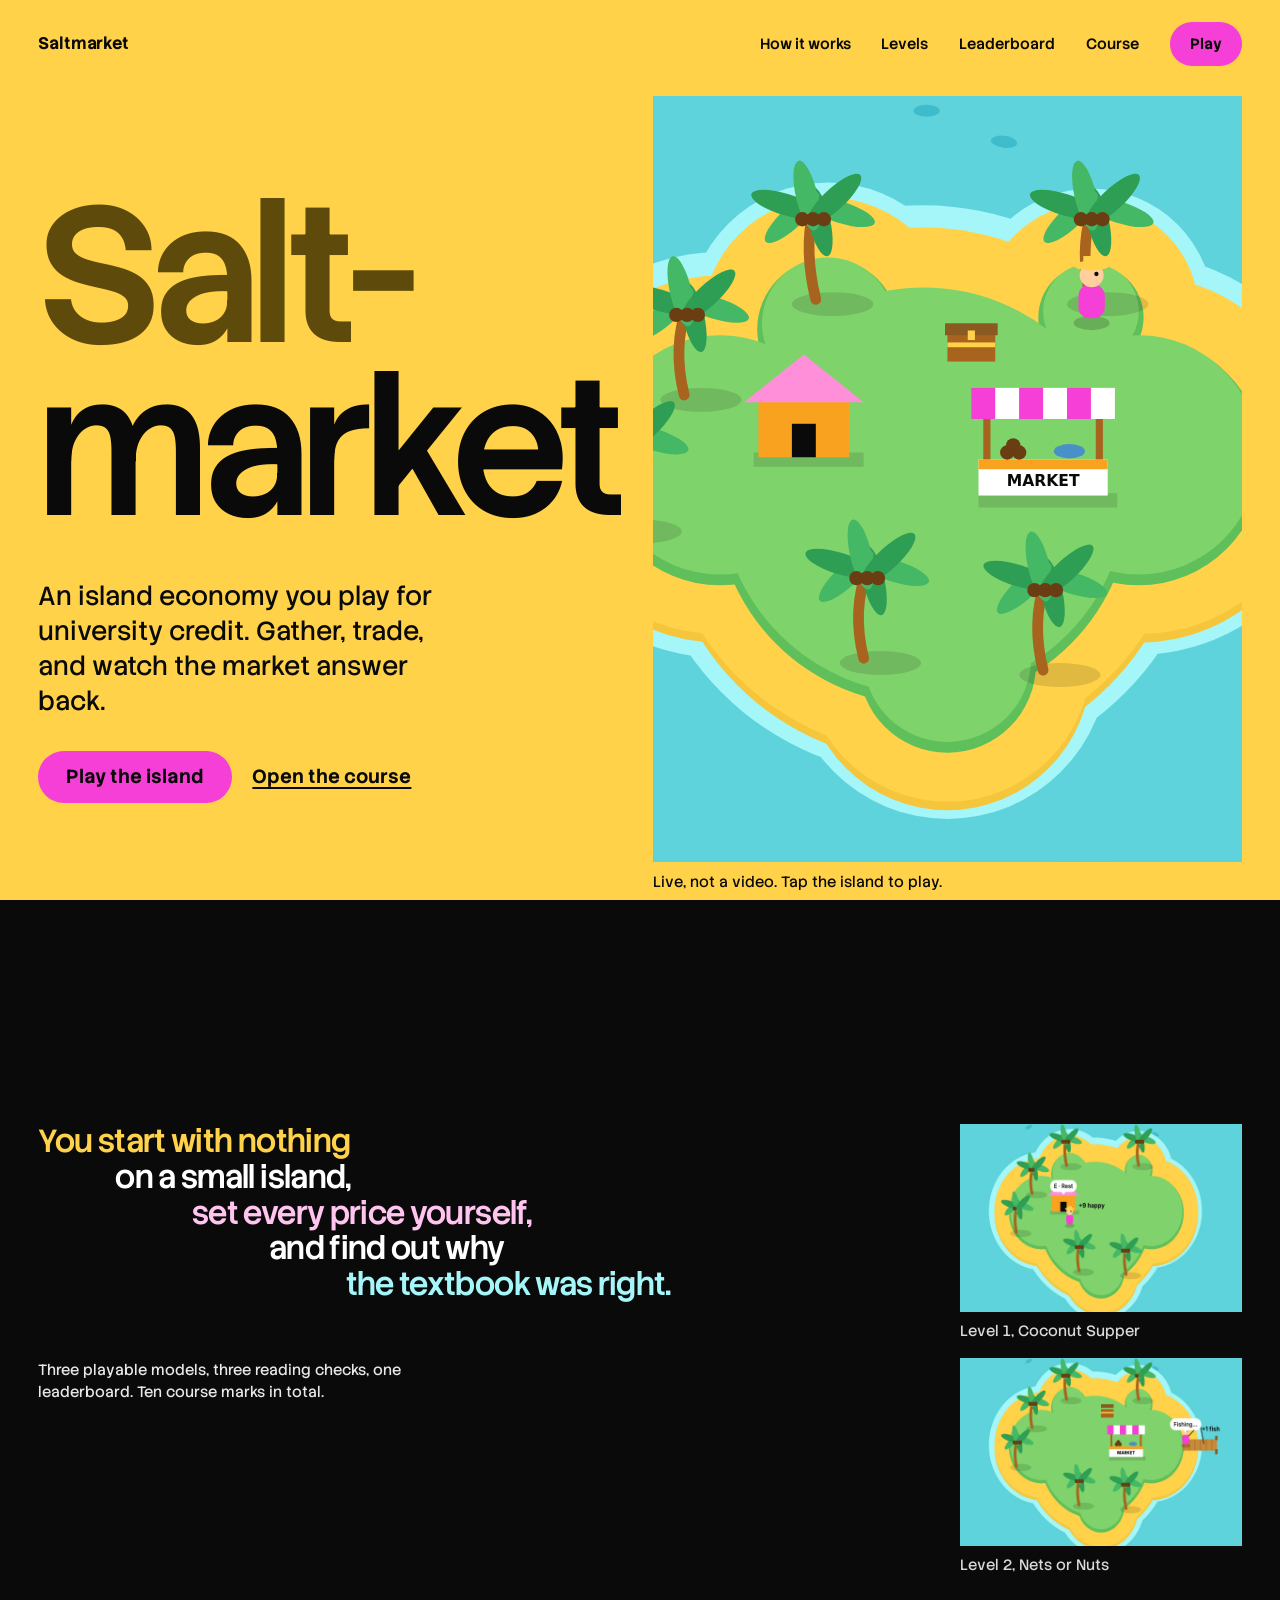
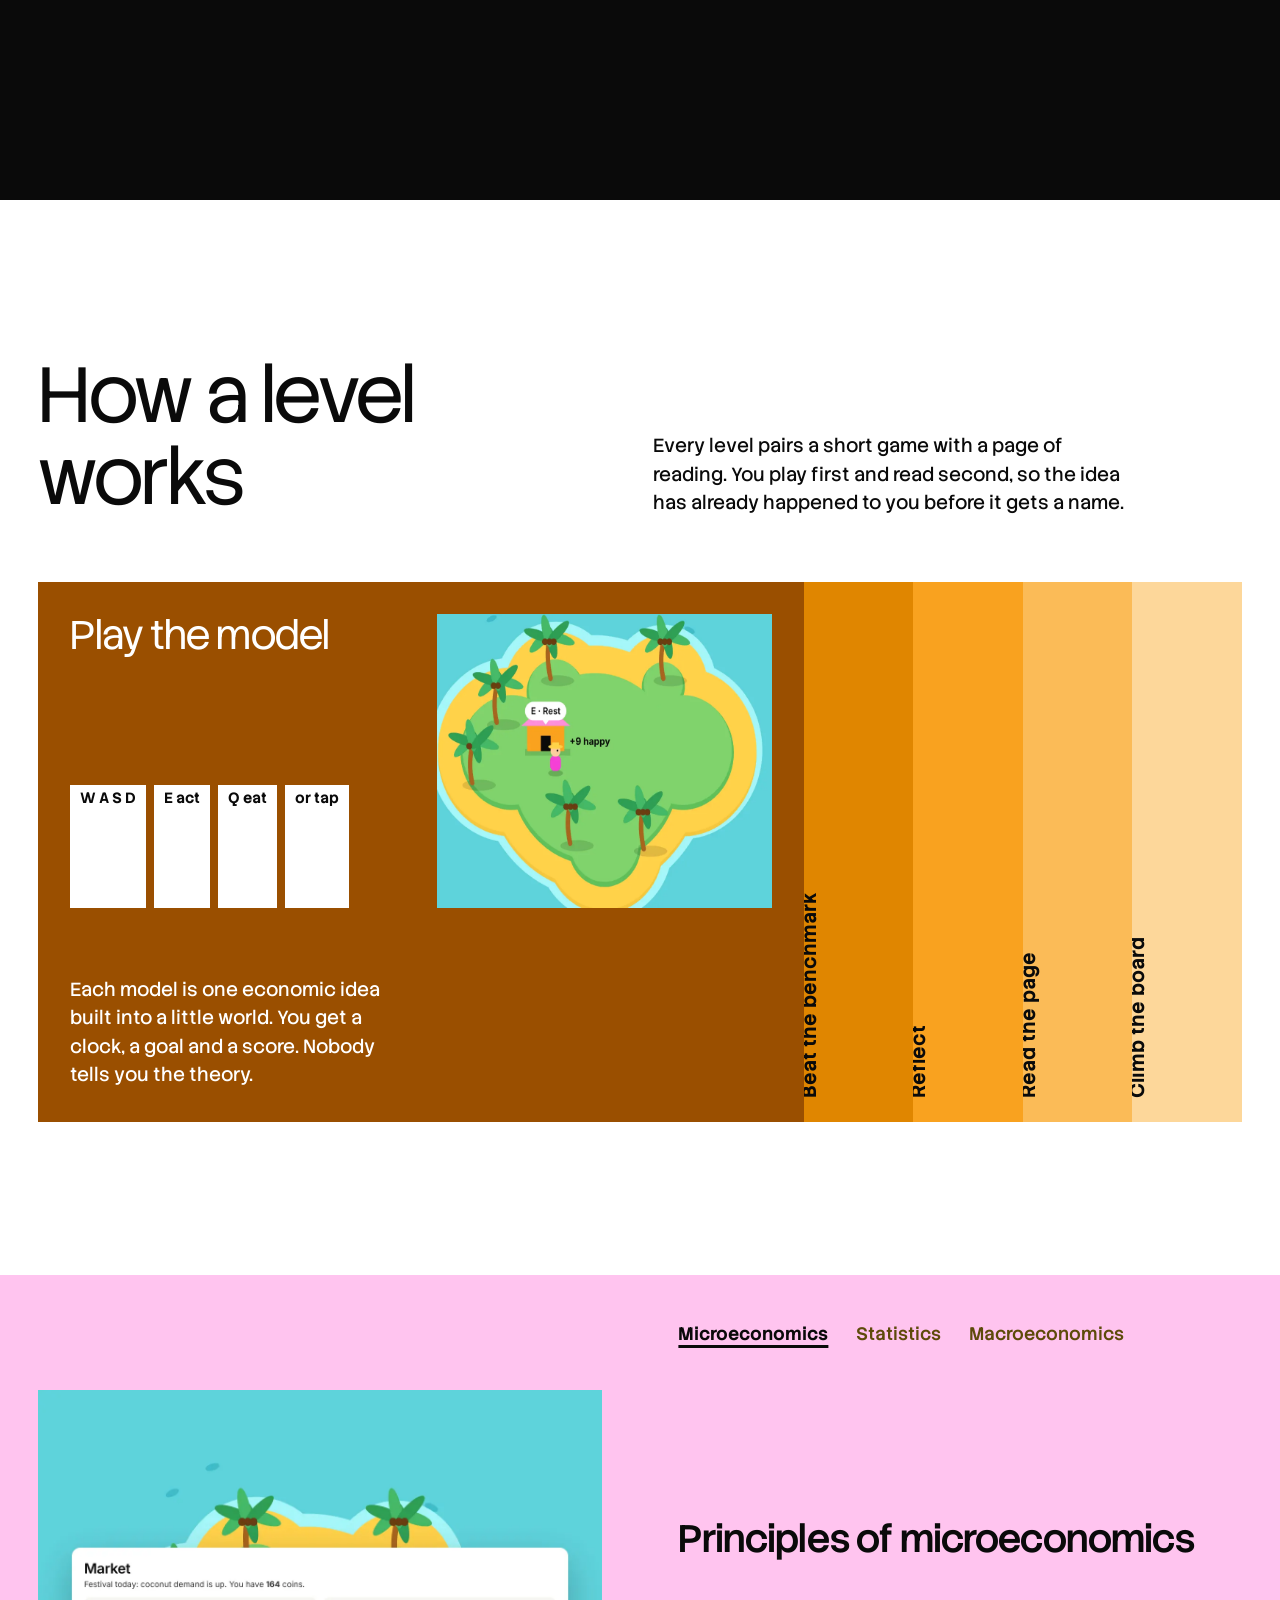
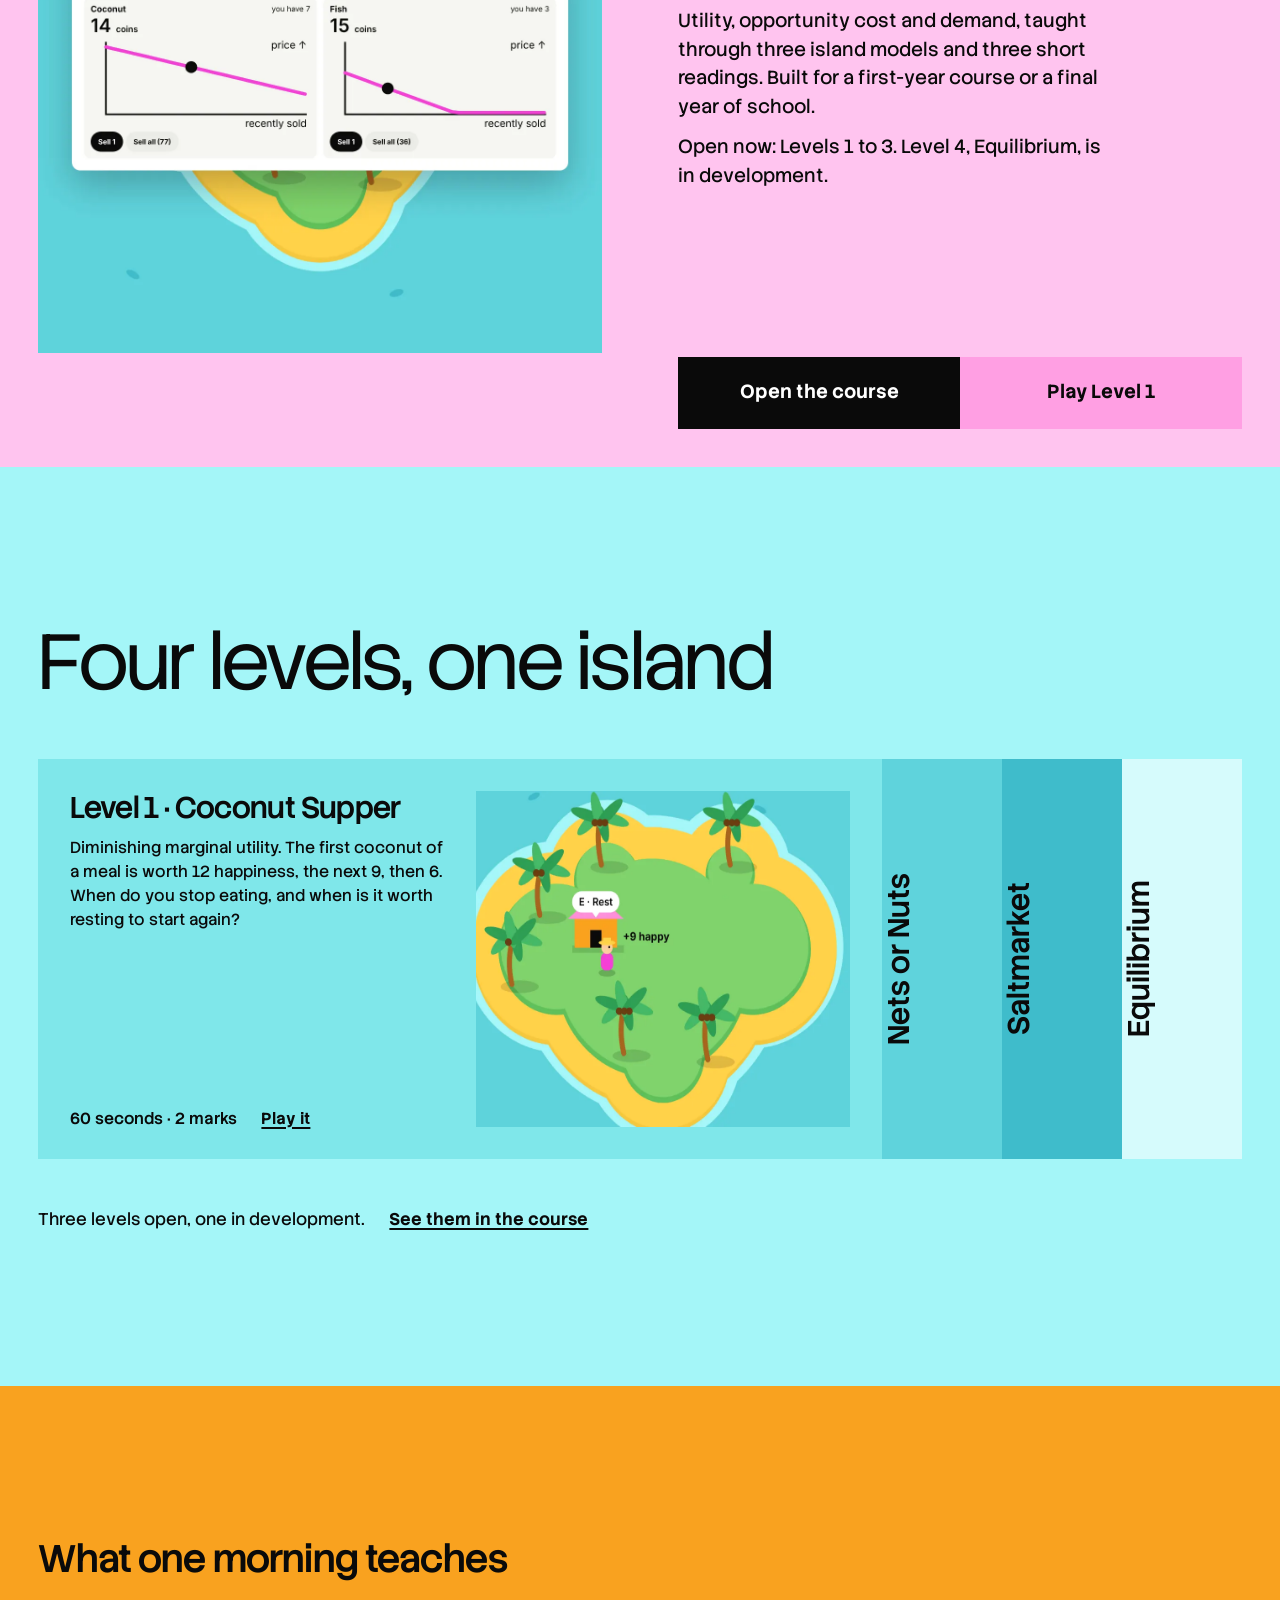
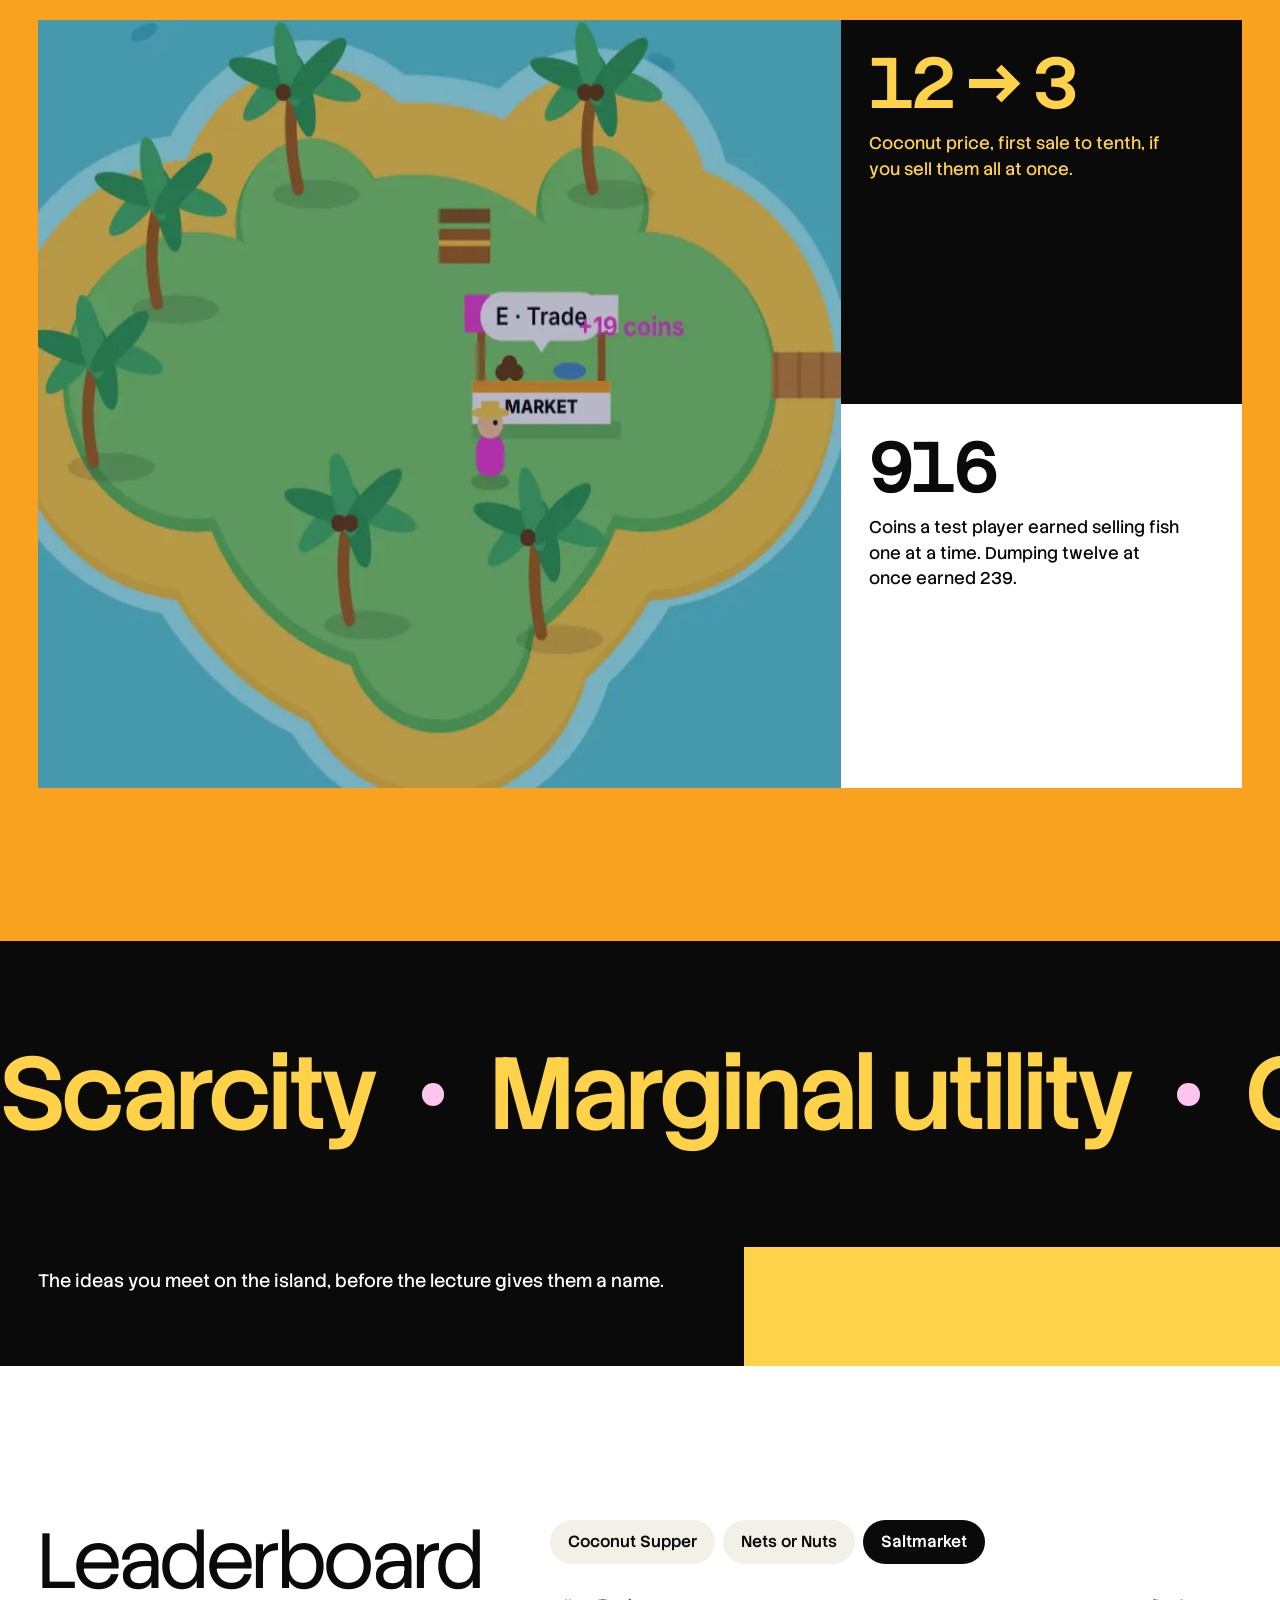
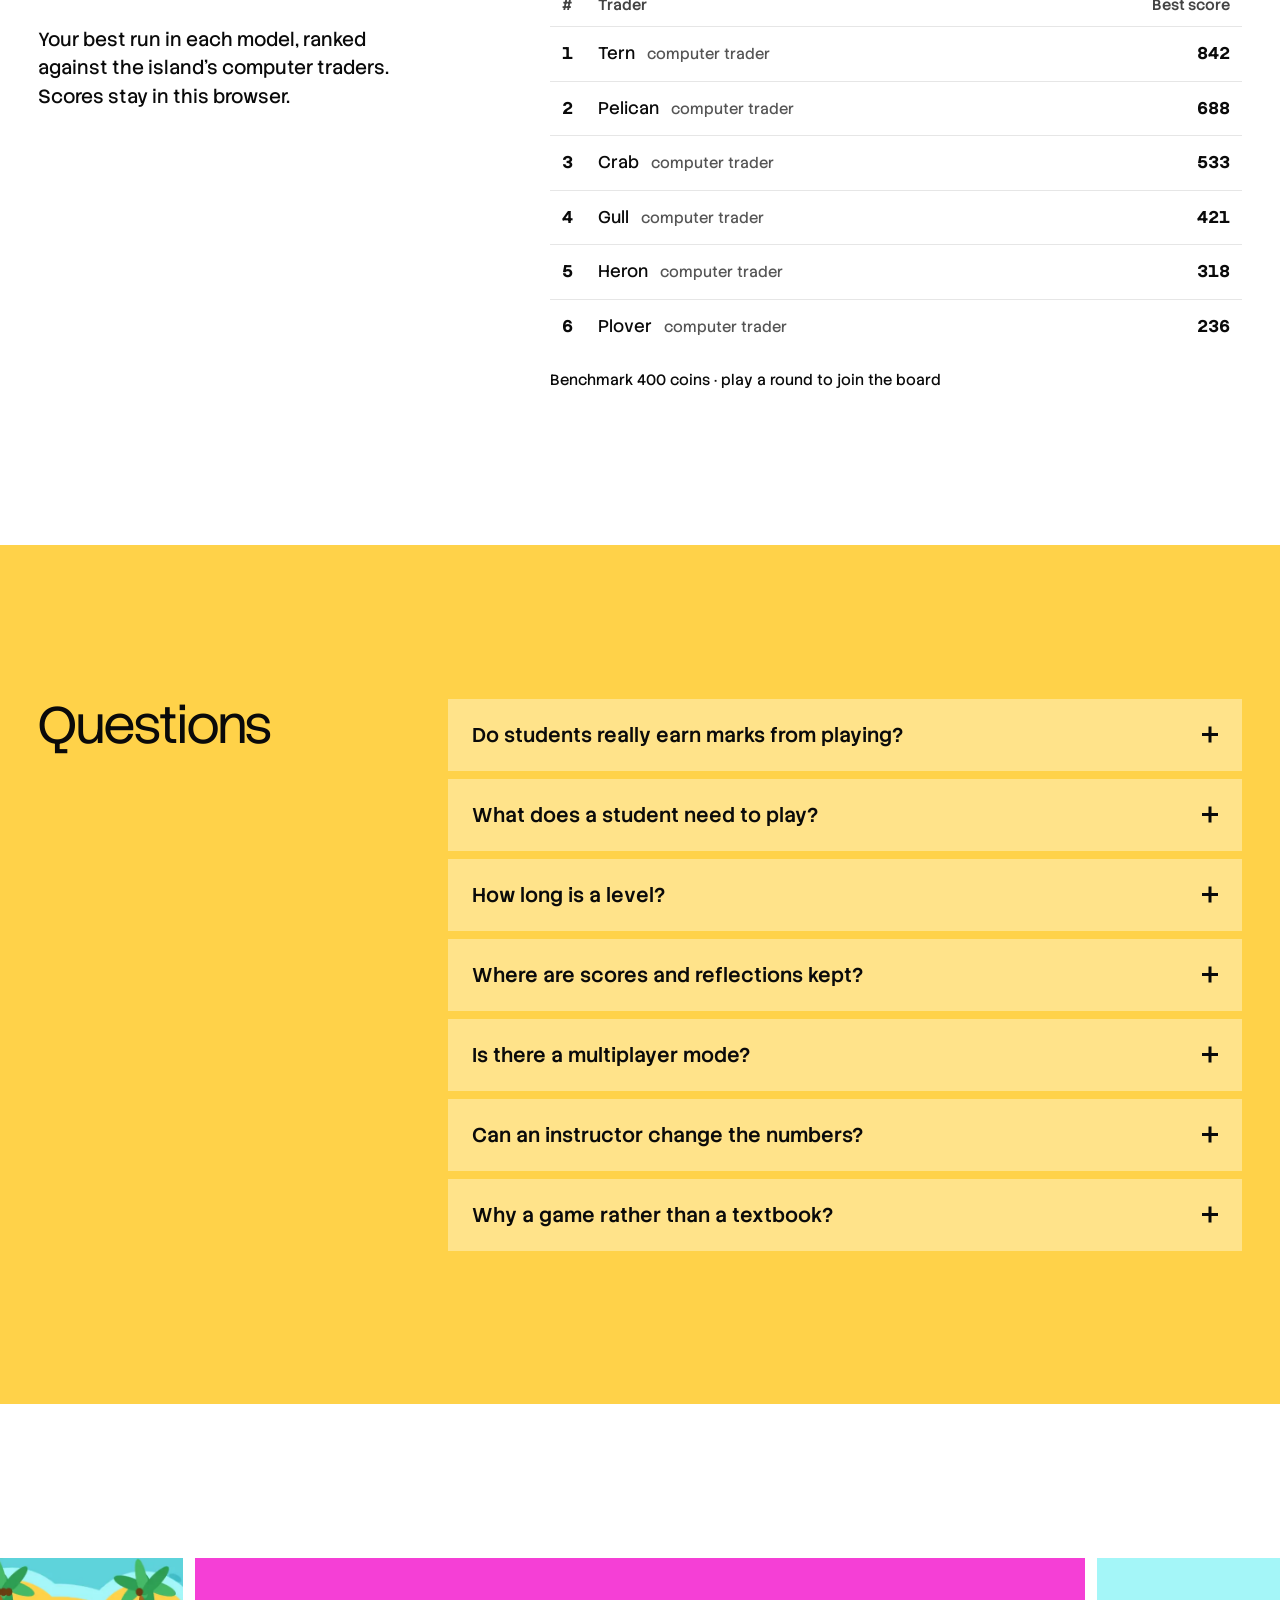
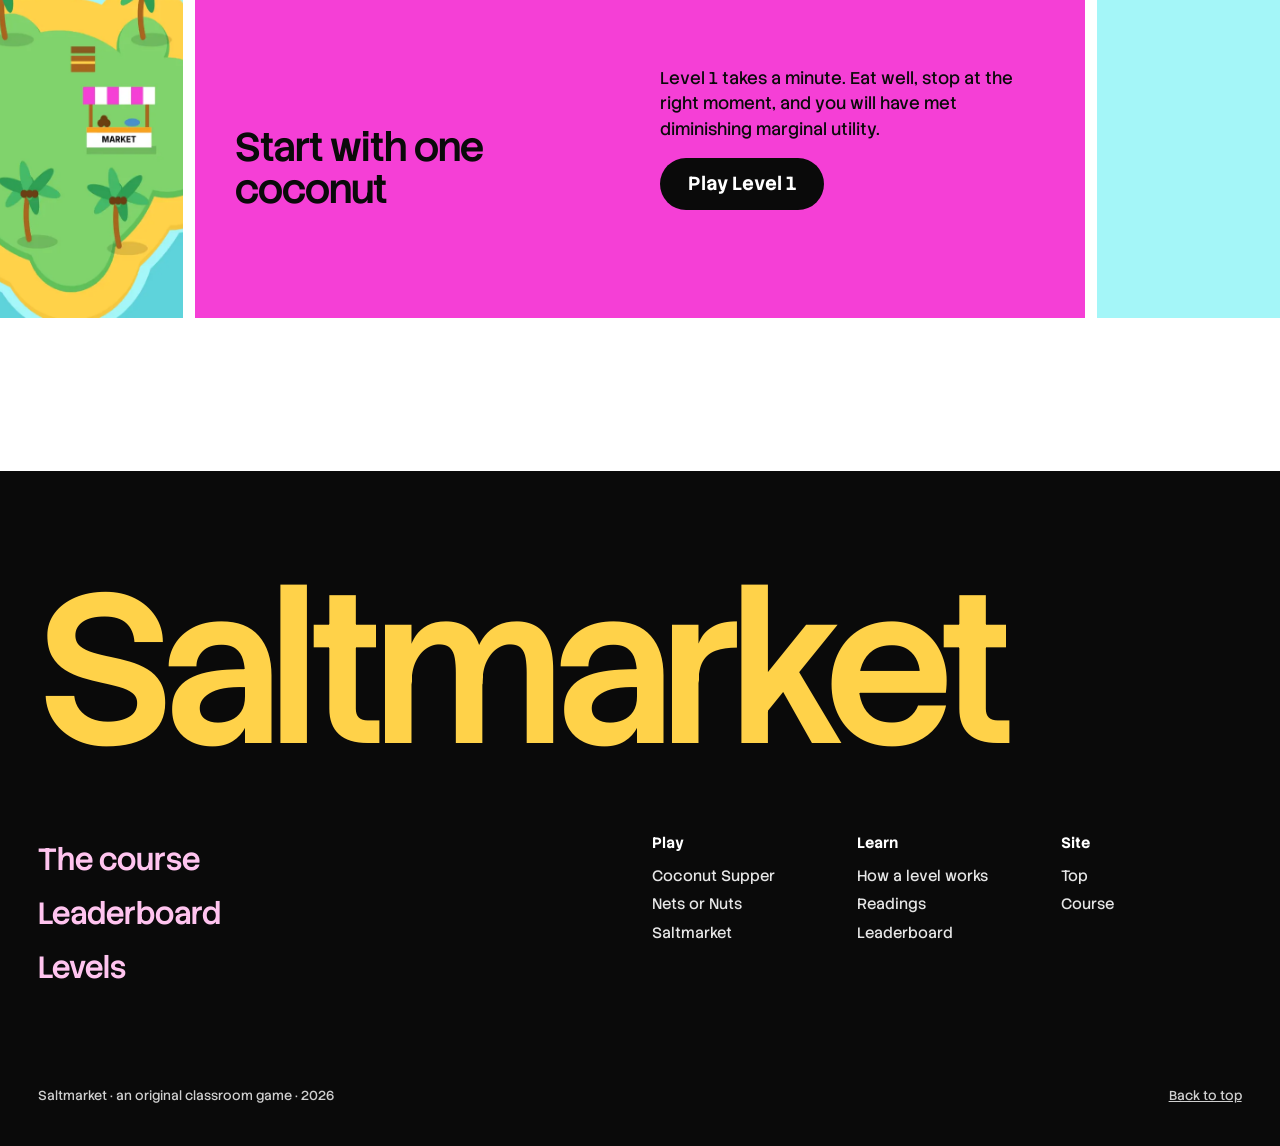
==== games/saltmarket/index.html @ 156d41a3 "Add Principles of Microeconomics world with the Saltmarket game in its Games tab Co-Authored-By: Cla" ====
<!DOCTYPE html>
<html lang="en">
<head>
<meta charset="utf-8">
<meta name="viewport" content="width=device-width, initial-scale=1">
<title>Saltmarket — the island economy you play for credit</title>
<meta name="description" content="A browser island economy that teaches microeconomics. Play the levels, hit the benchmarks, earn course marks.">
<link rel="preconnect" href="https://fonts.googleapis.com">
<link rel="preconnect" href="https://fonts.gstatic.com" crossorigin>
<link href="https://fonts.googleapis.com/css2?family=Stack+Sans+Headline:wght@300;500&family=Stack+Sans+Text:wght@400;500;700&display=swap" rel="stylesheet">
<style>
:root{
  --yellow:#ffd249;--white:#ffffff;--pink:#ffc4ef;--cyan:#a4f6f8;--orange:#f9a21f;--ink:#0a0a0a;--muted:#5e4a0a;
  --accent:#f53fd6;--sea:#5fd3dc;--paper:#ffffff;--soft:#f3f0e8;
  --display:"Stack Sans Headline","Stack Sans Text",ui-sans-serif,system-ui,-apple-system,"Segoe UI",sans-serif;
  --text:"Stack Sans Text",ui-sans-serif,system-ui,-apple-system,"Segoe UI",sans-serif;
  --step-small:clamp(.875rem,.85rem + .1vw,.9375rem);
  --step-body:clamp(1.0625rem,1rem + .25vw,1.1875rem);
  --step-lead:clamp(1.25rem,1.1rem + .7vw,1.625rem);
  --step-head:clamp(2.4rem,1.2rem + 4.6vw,5.4rem);
  --step-giant:clamp(5.5rem,15vw,14rem);
  --m:clamp(16px,3vw,40px);
  --ease:cubic-bezier(.16,1,.3,1);
}
*{box-sizing:border-box;margin:0;padding:0}
html{scroll-behavior:smooth;-webkit-text-size-adjust:100%}
html{overflow-x:clip}
body{font-family:var(--text);font-size:var(--step-body);line-height:1.5;color:var(--ink);background:var(--yellow);overflow-x:hidden}
img,canvas,svg{display:block;max-width:100%}
img{height:auto}
a{color:inherit}
button{font:inherit;color:inherit;cursor:pointer;border:0;background:none}
:focus-visible{outline:3px solid var(--ink);outline-offset:3px}
::selection{background:var(--accent);color:var(--ink)}
.wrap{padding-inline:var(--m)}
.grid>*,.mosaic>*,.tiles>*,.show>*,.cta-row>*,.stair-grid>*,.acc>*,.deck>*{min-width:0}
.grid{display:grid;grid-template-columns:repeat(12,minmax(0,1fr));column-gap:clamp(12px,2vw,28px)}
h1,h2,h3{font-family:var(--display);font-weight:300;letter-spacing:-.022em;line-height:1.05}
h2{font-size:var(--step-head)}
p{max-width:62ch}
.btn{display:inline-flex;align-items:center;justify-content:center;gap:.5em;min-height:52px;padding:0 28px;border-radius:999px;background:var(--accent);color:var(--ink);font-weight:700;font-size:var(--step-body);text-decoration:none;transition:transform .2s var(--ease),background-color .2s}
.btn:hover{transform:translateY(-2px)}
.btn:active{transform:translateY(1px) scale(.98)}
.btn.ink{background:var(--ink);color:var(--white)}
.btn.paper{background:var(--white)}
.link{font-weight:700;text-decoration:underline;text-underline-offset:.2em;text-decoration-thickness:2px}
.link:hover{text-decoration-thickness:4px}
.sr{position:absolute;width:1px;height:1px;overflow:hidden;clip:rect(0 0 0 0);white-space:nowrap}

/* ---------- nav ---------- */
.nav{position:absolute;inset:0 0 auto 0;z-index:5;display:flex;align-items:center;justify-content:space-between;padding:22px var(--m);font-size:var(--step-small)}
.nav .mark{font-weight:700;font-size:1.05rem;text-decoration:none;letter-spacing:-.01em}
.nav ul{display:flex;gap:clamp(14px,2.4vw,32px);list-style:none;align-items:center}
.nav a{text-decoration:none;font-weight:500}
.nav a:hover{text-decoration:underline;text-underline-offset:.25em}
.nav .btn{min-height:44px;padding:0 20px;font-size:var(--step-small)}

/* ---------- hero ---------- */
.hero{position:relative;min-height:100svh;background:var(--yellow);display:grid;grid-template-columns:repeat(12,minmax(0,1fr));column-gap:clamp(12px,2vw,28px);padding:0 var(--m);align-items:center;overflow:hidden}
.hero-copy{grid-column:1 / 7;padding-top:96px;position:relative;z-index:2}
.hero h1{font-size:var(--step-giant);line-height:.86;letter-spacing:-.045em;font-weight:500}
.hero h1 .l{display:block;overflow:hidden;padding-bottom:.04em}
.hero h1 .l span{display:block}
.hero h1 .l1{color:var(--muted)}
.hero .sub{margin-top:40px;font-size:var(--step-lead);line-height:1.35;max-width:24ch}
.hero .actions{margin-top:32px;display:flex;flex-wrap:wrap;gap:20px;align-items:center}
.hero-stage{grid-column:7 / 13;align-self:stretch;position:relative;margin:96px 0 var(--m)}
.hero-stage canvas{position:absolute;inset:0;width:100%;height:100%;background:var(--sea);cursor:pointer}
.hero-stage .cap{position:absolute;left:0;right:0;bottom:-0px;transform:translateY(100%);padding-top:10px;font-size:var(--step-small)}
@media (max-width:860px){
  .hero{grid-template-columns:1fr;align-items:start;padding-bottom:var(--m)}
  .hero-copy{grid-column:1;padding-top:96px}
  .hero h1{font-size:21vw}
  .hero .sub{margin-top:28px;max-width:30ch}
  .hero-stage{grid-column:1;margin:32px 0 28px;min-height:58vw}
  .nav ul li.hide-s{display:none}
}

/* ---------- reveal motion ---------- */
.rv{opacity:0;transform:translateY(24px);transition:opacity .7s var(--ease),transform .7s var(--ease)}
.rv.in{opacity:1;transform:none}
.no-js .rv{opacity:1;transform:none}
.mask span{transform:translateY(105%);transition:transform .9s var(--ease)}
.mask.in span{transform:none}
.mask .l2 span{transition-delay:.11s}
.fadeup{opacity:0;transform:translateY(16px);transition:opacity .6s .45s var(--ease),transform .6s .45s var(--ease)}
.fadeup.in{opacity:1;transform:none}
@media (prefers-reduced-motion:reduce){
  .acc .open,.card .body{animation:none!important}
  .rv,.fadeup,.mask span{opacity:1!important;transform:none!important;transition:none!important}
  html{scroll-behavior:auto}
}

/* ---------- chapters ---------- */
.ch{position:relative;padding:clamp(96px,12vw,200px) var(--m)}
.f-yellow{background:var(--yellow)} .f-white{background:var(--white)} .f-pink{background:var(--pink)}
.f-cyan{background:var(--cyan)} .f-orange{background:var(--orange)} .f-ink{background:var(--ink);color:var(--white)}

/* intro staircase */
.stair{min-height:100svh;display:grid;align-content:center}
.stair-grid{display:grid;grid-template-columns:1fr minmax(0,22vw);gap:var(--m);align-items:start}
.stair p.st{font-family:var(--display);font-weight:500;font-size:clamp(24px,2.5vw,36px);line-height:1.12;letter-spacing:-.02em;max-width:none}
.stair p.st span{display:block}
.stair p.st span:nth-child(1){padding-left:0;color:var(--yellow)}
.stair p.st span:nth-child(2){padding-left:6vw;color:var(--white)}
.stair p.st span:nth-child(3){padding-left:12vw;color:var(--pink)}
.stair p.st span:nth-child(4){padding-left:18vw;color:var(--white)}
.stair p.st span:nth-child(5){padding-left:24vw;color:var(--cyan)}
.stair figure img{width:100%;aspect-ratio:3/2;object-fit:cover}
.stair figure + figure{margin-top:16px}
.stair figcaption{font-size:var(--step-small);margin-top:8px;color:#d9d9d9}
.stair .note{margin-top:56px;font-size:var(--step-small);color:#e8e8e8;max-width:40ch}
@media (max-width:860px){
  .stair-grid{grid-template-columns:1fr}
  .stair p.st{font-size:clamp(20px,5.6vw,24px)}
  .stair p.st span:nth-child(2){padding-left:5vw}.stair p.st span:nth-child(3){padding-left:10vw}
  .stair p.st span:nth-child(4){padding-left:15vw}.stair p.st span:nth-child(5){padding-left:20vw}
  .stair aside{display:grid;grid-template-columns:1fr 1fr;gap:12px}.stair figure + figure{margin-top:0}
}

/* how it works accordion */
.how-intro{align-items:end;margin-bottom:64px}
.how-intro h2{grid-column:1 / 6}
.how-intro p{grid-column:7 / 12;font-size:var(--step-body)}
.acc{display:flex;height:540px}
.acc button.pan{position:relative;flex:1 1 0;min-width:0;text-align:left;overflow:hidden;transition:flex-grow .45s var(--ease);color:var(--ink)}
.acc button.pan[aria-expanded="true"]{flex-grow:7;cursor:default}
.acc .pan:nth-child(1){background:#9a4f00;color:var(--white)} .acc .pan:nth-child(2){background:#e08600}
.acc .pan:nth-child(3){background:var(--orange)} .acc .pan:nth-child(4){background:#fbbb57} .acc .pan:nth-child(5){background:#fdd79a}
.acc .vname{position:absolute;left:20px;bottom:24px;transform-origin:left bottom;transform:rotate(-90deg) translateX(-0px);white-space:nowrap;font-weight:700;font-size:20px;translate:0 0}
.acc .pan[aria-expanded="true"] .vname{display:none}
.acc .open{position:absolute;inset:0;padding:32px;display:none;grid-template-columns:1fr 1fr;gap:32px}
.acc .pan[aria-expanded="true"] .open{display:grid;animation:fin .45s .15s var(--ease) both}
@keyframes fin{from{opacity:0;transform:translateY(12px)}to{opacity:1;transform:none}}
.acc .open h3{font-size:40px;grid-column:1}
.acc .open p{grid-column:1;align-self:end;max-width:36ch;font-size:var(--step-body)}
.acc .open .pic{grid-column:2;grid-row:1 / 3;align-self:stretch;background:var(--sea);overflow:hidden}
.acc .open .pic img{width:100%;height:100%;object-fit:cover}
.acc .open .k{display:flex;flex-wrap:wrap;gap:8px;grid-column:1}
.acc .open .k kbd{font-family:var(--text);font-weight:700;background:var(--white);color:var(--ink);padding:2px 10px;font-size:var(--step-small)}
@media (max-width:860px){
  .how-intro h2,.how-intro p{grid-column:1 / -1}.how-intro p{margin-top:20px}
  .acc{flex-direction:column;height:auto}
  .acc button.pan{flex:none;min-height:64px}
  .acc .vname{position:static;transform:none;display:block;padding:20px;font-size:18px}
  .acc .open{position:static;display:none;grid-template-columns:1fr;padding:0 20px 24px}
  .acc .pan[aria-expanded="true"] .open{display:grid}
  .acc .open .pic{grid-column:1;grid-row:auto;aspect-ratio:16/10}
  .acc .open h3{font-size:28px}
}

/* showcase */
.show{display:grid;grid-template-columns:1fr 1fr;min-height:88svh;padding:0}
.show .plate{padding:var(--m);display:flex;align-items:center}
.show .plate img{width:100%;aspect-ratio:1;object-fit:cover}
.show .side{padding:var(--m);display:flex;flex-direction:column;justify-content:space-between;gap:48px}
.tabs{display:flex;gap:28px;flex-wrap:wrap}
.tabs button{font-size:18px;color:var(--muted);font-weight:500;padding:6px 0;transition:color .2s}
.tabs button[aria-selected="true"]{color:var(--ink);font-weight:700;text-decoration:underline;text-underline-offset:.3em;text-decoration-thickness:3px}
.tabs button:hover{color:var(--ink)}
.show h2{font-size:clamp(32px,3vw,44px);font-weight:500}
.show .desc{margin-top:48px;max-width:34ch}
.show .desc p + p{margin-top:12px}
.cells{display:grid;grid-template-columns:1fr 1fr}
.cells a,.cells button{min-height:72px;display:flex;align-items:center;justify-content:center;font-weight:700;text-decoration:none;transition:filter .2s}
.cells a:hover,.cells button:hover{filter:brightness(.92)}
.cells .c1{background:var(--ink);color:var(--white)} .cells .c2{background:#ff9fe3}
@media (max-width:860px){.show{grid-template-columns:1fr}.show .plate{padding:16px}.show h2{font-size:28px}.show .desc{margin-top:20px}.cells{grid-template-columns:1fr;gap:0}.cells a,.cells button{min-height:60px}}

/* levels deck (spines) */
.deck-h{margin-bottom:56px}
.deck{display:flex;height:400px;gap:0}
.card{position:relative;flex:0 0 120px;overflow:hidden;transition:flex-basis .55s var(--ease);text-align:left;color:var(--ink)}
.card[aria-expanded="true"]{flex:1 1 auto}
.card:nth-child(1){background:#7fe7ea}.card:nth-child(2){background:#5fd3dc}.card:nth-child(3){background:#3fbccb}.card:nth-child(4){background:#d6fbfc}
.card .spine{position:absolute;inset:0;padding:28px 0;display:flex;justify-content:center;font-family:var(--display);font-weight:500;font-size:30px;line-height:1.1;white-space:nowrap;writing-mode:vertical-rl;transform:rotate(180deg)}
.card[aria-expanded="true"] .spine{display:none}
.card .body{position:absolute;inset:0;padding:32px;display:none;grid-template-columns:minmax(0,1fr) minmax(0,1fr);gap:32px}
.card[aria-expanded="true"] .body{display:grid;animation:fin .45s .2s var(--ease) both}
.card .body h3{font-size:30px;font-weight:500;line-height:1.1}
.card .body p{font-size:16px;margin-top:12px;max-width:40ch}
.card .body .foot{position:absolute;left:32px;bottom:28px;display:flex;gap:24px;font-size:16px;font-weight:500}
.card .body img{grid-column:2;width:100%;height:100%;object-fit:cover}
.deck-note{margin-top:48px;font-size:17px;display:flex;gap:24px;flex-wrap:wrap}
@media (max-width:860px){
  .deck{flex-direction:column;height:auto;gap:12px}
  .card,.card[aria-expanded="true"]{flex:none}
  .card .spine{display:none}
  .card .body,.card[aria-expanded="true"] .body{position:relative;display:grid;animation:none;grid-template-columns:1fr;padding:24px 24px 76px}
  .card .body img{grid-column:1;aspect-ratio:16/10;height:auto}
  .card .body .foot{left:24px;bottom:24px}
  .card .body h3{font-size:24px}
}

/* stats mosaic */
.mosaic-h{margin-bottom:40px;font-size:clamp(32px,3vw,44px);font-weight:500}
.mosaic{display:grid;grid-template-columns:2fr 1fr;min-height:60vw;max-height:900px}
.mosaic>img{width:100%;height:100%;object-fit:cover}
.tiles{display:grid;grid-template-rows:1fr 1fr}
.tile{padding:28px}
.tile:nth-child(1){background:var(--ink);color:var(--yellow)}
.tile:nth-child(2){background:var(--white)}
.tile .fig{font-family:var(--display);font-weight:500;font-size:clamp(56px,5.6vw,96px);line-height:1;letter-spacing:-.03em;font-variant-numeric:tabular-nums}
.tile p{margin-top:12px;font-size:17px;max-width:26ch}
@media (max-width:860px){.mosaic{grid-template-columns:1fr;min-height:0;max-height:none}.mosaic>img{aspect-ratio:4/3}.tiles{grid-template-columns:1fr 1fr;grid-template-rows:none}.tile{aspect-ratio:1;padding:18px}.tile .fig{font-size:9vw}.tile p{font-size:15px}}

/* proof band */
.band{background:var(--ink);color:var(--yellow);overflow:hidden;height:34vh;min-height:220px;display:flex;align-items:center}
.band .track{display:flex;white-space:nowrap;animation:run 40s linear infinite;font-family:var(--display);font-weight:500;font-size:8vw;letter-spacing:-.03em}
.band .track span{display:inline-flex;align-items:center}
.band .track span::after{content:"";width:.22em;height:.22em;border-radius:50%;background:var(--pink);margin:0 .45em}
@keyframes run{to{transform:translateX(-50%)}}
@media (prefers-reduced-motion:reduce){.band .track{animation:none}}
.band-note{background:var(--ink);color:var(--white);padding:20px var(--m) 72px;font-size:18px}
@media (max-width:860px){.band{height:22vh;min-height:150px}.band .track{font-size:15vw}}

/* board */
.board-grid{align-items:start}
.board-grid .lead{grid-column:1 / 5}
.board-grid .lead p{margin-top:24px}
.board-grid .tbl{grid-column:6 / 13}
.btabs{display:flex;gap:8px;flex-wrap:wrap;margin-bottom:20px}
.btabs button{padding:10px 18px;border-radius:999px;background:var(--soft);font-weight:500;font-size:16px;transition:background-color .2s}
.btabs button[aria-selected="true"]{background:var(--ink);color:var(--white)}
table{width:100%;border-collapse:collapse;font-variant-numeric:tabular-nums}
th{text-align:left;font-size:var(--step-small);font-weight:500;padding:10px 12px;color:#444}
td{padding:14px 12px;border-top:1px solid #e6e6e6;font-size:17px}
td.n{width:3ch;font-weight:700}
td.sc{text-align:right;font-weight:700}
tr.you td{background:var(--yellow)}
td .who{font-size:var(--step-small);color:#555;margin-left:8px}
.bench{margin-top:16px;font-size:var(--step-small)}
@media (max-width:860px){.board-grid .lead,.board-grid .tbl{grid-column:1 / -1}.board-grid .tbl{margin-top:32px}}

/* faq */
.faq-grid{align-items:start}
.faq-grid h2{grid-column:1 / 5;position:sticky;top:96px;font-size:clamp(40px,4vw,64px)}
.faq-list{grid-column:5 / 13;display:grid;gap:8px}
.faq-list details{background:#ffe38a;transition:background-color .25s}
.faq-list details[open]{background:var(--accent)}
.faq-list summary{list-style:none;display:flex;justify-content:space-between;align-items:center;gap:20px;min-height:72px;padding:16px 24px;font-size:20px;font-weight:500;cursor:pointer}
.faq-list summary::-webkit-details-marker{display:none}
.pl{position:relative;width:16px;height:16px;flex:none}
.pl::before,.pl::after{content:"";position:absolute;left:0;top:6.5px;width:16px;height:3px;background:var(--ink);transition:transform .3s var(--ease)}
.pl::after{transform:rotate(90deg)}
details[open] .pl::after{transform:rotate(0)}
.faq-list .ans{padding:0 24px 24px;font-size:17px;max-width:52ch}
@media (max-width:860px){.faq-grid h2{grid-column:1 / -1;position:static;font-size:9vw;margin-bottom:24px}.faq-list{grid-column:1 / -1;gap:6px}.faq-list summary{font-size:18px;min-height:64px;padding:14px 20px}.faq-list .ans{padding:0 20px 20px;font-size:16px}}

/* cta */
.cta{background:var(--white);padding:clamp(96px,12vw,200px) 0;overflow:hidden}
.cta-row{display:grid;grid-template-columns:2fr 8fr 2fr;gap:12px;height:360px;margin:0 -40px}
.cta-row>div{min-width:0}
.cta-row .side1{background:var(--sea);overflow:hidden}.cta-row .side1 img{width:100%;height:100%;object-fit:cover}
.cta-row .side2{background:var(--cyan)}
.cta-row .main{background:var(--accent);padding:40px;display:grid;grid-template-columns:1fr 1fr;align-content:center;align-items:end;gap:16px 40px}
.cta-row .main h2{grid-row:1 / 3}
.cta-row h2{font-size:40px;font-weight:500}
.cta-row p{font-size:17px;max-width:46ch}
@media (max-width:860px){.cta-row{grid-template-columns:1fr 1fr;height:auto;margin:0 var(--m)}.cta-row .main{grid-column:1 / -1;order:-1;padding:28px;min-height:300px;grid-template-columns:1fr}.cta-row .main h2{grid-row:auto}.cta-row h2{font-size:28px}.cta-row .side1,.cta-row .side2{height:120px}}

/* footer */
footer{background:var(--ink);color:var(--white);padding:clamp(72px,8vw,120px) var(--m) 40px;overflow:hidden}
footer .big{font-family:var(--display);font-weight:500;font-size:16.5vw;line-height:.9;letter-spacing:-.05em;color:var(--yellow)}
footer .rowf{margin-top:72px;display:grid;grid-template-columns:repeat(12,minmax(0,1fr));gap:24px}
footer .places{grid-column:1 / 6;display:grid;gap:8px}
footer .places a{font-family:var(--display);font-size:clamp(26px,2.4vw,36px);font-weight:500;color:var(--pink);text-decoration:none}
footer .places a:hover{text-decoration:underline;text-underline-offset:.15em}
footer .cols{grid-column:7 / 13;display:grid;grid-template-columns:repeat(3,1fr);gap:24px;font-size:15px}
footer .cols h3{font-family:var(--text);font-size:15px;font-weight:700;margin-bottom:10px;letter-spacing:0}
footer .cols a{display:block;text-decoration:none;color:#e6e6e6;padding:3px 0}
footer .cols a:hover{color:var(--white);text-decoration:underline}
footer .legal{margin-top:96px;display:flex;justify-content:space-between;gap:20px;font-size:13px;color:#cfcfcf}
@media (max-width:860px){footer .places,footer .cols{grid-column:1 / -1}footer .cols{grid-template-columns:1fr 1fr}footer .places a{font-size:26px}}

/* ---------- course view (app screen) ---------- */
#courseView{display:none;min-height:100svh;background:#f6f6f2}
body.route-course #site{display:none}
body.route-course #courseView{display:grid;grid-template-columns:240px 1fr}
.side-nav{background:var(--white);padding:24px 16px;display:flex;flex-direction:column;gap:6px;position:sticky;top:0;height:100svh}
.side-nav .mark{font-weight:700;font-size:1.1rem;text-decoration:none;padding:4px 12px 20px}
.side-nav button,.side-nav a.it{display:block;text-align:left;padding:10px 12px;border-radius:10px;font-weight:500;font-size:16px;text-decoration:none}
.side-nav button:hover,.side-nav a.it:hover{background:#f1f1ec}
.side-nav button[aria-current="page"]{background:var(--yellow)}
.side-nav .marksbox{margin-top:auto;background:#f1f1ec;border-radius:10px;padding:14px;display:flex;justify-content:space-between;align-items:baseline;font-size:15px}
.side-nav .marksbox b{font-size:24px;font-variant-numeric:tabular-nums}
.cmain{padding:32px clamp(16px,4vw,56px) 80px;max-width:1080px;width:100%}
.cmain h1{font-family:var(--display);font-weight:500;font-size:clamp(28px,3vw,40px);letter-spacing:-.02em}
.cmain .lede{margin-top:8px;color:#333}
.panel{background:var(--white);border-radius:14px;padding:24px;margin-top:24px}
.marks-top{display:grid;grid-template-columns:auto 1fr;gap:24px;align-items:center}
.marks-top .big{font-family:var(--display);font-size:64px;font-weight:500;line-height:1;font-variant-numeric:tabular-nums}
.bar{height:14px;background:#ececE6;border-radius:999px;overflow:hidden}
.bar i{display:block;height:100%;background:var(--accent);border-radius:999px;transition:width .8s var(--ease)}
.split{display:grid;grid-template-columns:repeat(3,1fr);gap:12px;margin-top:20px}
.split div{background:#f6f6f2;border-radius:10px;padding:12px 14px;font-size:15px}
.split b{display:block;font-size:20px;font-variant-numeric:tabular-nums}
.levels{display:grid;grid-template-columns:repeat(2,1fr);gap:20px;margin-top:24px}
.lvl{background:var(--white);border-radius:14px;overflow:hidden;text-align:left;transition:transform .2s var(--ease)}
.lvl:not([disabled]):hover{transform:translateY(-3px)}
.lvl[disabled]{cursor:not-allowed}
.lvl[disabled] .thumb{filter:grayscale(1) opacity(.45)}
.lvl .thumb{aspect-ratio:16/9;background:var(--sea);position:relative}
.lvl .thumb img{width:100%;height:100%;object-fit:cover}
.lvl .lock{position:absolute;left:12px;bottom:12px;background:var(--white);border-radius:999px;padding:4px 12px;font-size:14px;font-weight:700}
.lvl .meta{padding:16px 18px;display:flex;justify-content:space-between;gap:12px;font-size:15px}
.lvl .meta b{font-size:18px;display:block}
.lvl .meta .r{text-align:right;color:#444}
.lvl .soon{aspect-ratio:16/9;display:grid;place-items:center;background:#ececE6;font-weight:700;color:#444}
.stepper{display:flex;gap:8px;margin-top:20px;flex-wrap:wrap}
.stepper button{padding:8px 16px;border-radius:999px;background:#ececE6;font-size:15px;font-weight:500}
.stepper button[aria-current="step"]{background:var(--ink);color:var(--white)}
.stepper button[disabled]{opacity:.5;cursor:not-allowed}
.sec h2{font-family:var(--display);font-size:30px;font-weight:500;margin-top:8px}
.sec .ctl{display:flex;flex-wrap:wrap;gap:8px;margin:16px 0}
.sec .ctl kbd{font-family:var(--text);background:#f1f1ec;padding:4px 10px;border-radius:6px;font-size:15px}
.sec .shot{margin-top:20px;border-radius:12px;overflow:hidden;aspect-ratio:16/9;background:var(--sea)}
.sec .shot img{width:100%;height:100%;object-fit:cover}
.sec .bench-line{margin-top:16px;padding:14px 16px;border-radius:10px;background:#fff6cf;font-size:16px}
.sec .row{display:flex;gap:12px;flex-wrap:wrap;align-items:center;margin-top:20px}
.reading p{margin-top:14px;max-width:64ch}
.reading h3{font-family:var(--text);font-size:20px;font-weight:700;margin-top:28px;letter-spacing:0}
.quiz{margin-top:24px;padding:20px;border-radius:12px;background:#f6f6f2}
.quiz fieldset{border:0}
.quiz legend{font-weight:700;font-size:17px;margin-bottom:12px}
.quiz label{display:flex;gap:10px;align-items:flex-start;padding:10px 12px;border-radius:10px;cursor:pointer;font-size:16px}
.quiz label:hover{background:#ececE6}
.quiz input{margin-top:5px;accent-color:var(--accent)}
.quiz .fb{margin-top:12px;font-weight:500;min-height:1.5em}
.cnav{display:flex;justify-content:space-between;margin-top:24px;gap:12px}
.cbtn{min-height:44px;padding:0 20px;border-radius:999px;background:#ececE6;font-weight:700;font-size:16px}
.cbtn.go{background:var(--accent)}
.cbtn[disabled]{opacity:.45;cursor:not-allowed}
.ctabs{display:flex;gap:8px;margin-top:24px}
.ctabs button{padding:10px 18px;border-radius:999px;background:#ececE6;font-weight:500;font-size:16px}
.ctabs button[aria-selected="true"]{background:var(--ink);color:var(--white)}
@media (max-width:860px){
  body.route-course #courseView{grid-template-columns:1fr}
  .side-nav{position:static;height:auto;flex-direction:row;flex-wrap:wrap;align-items:center;padding:12px 16px}
  .side-nav .mark{padding:4px 8px;flex:1 0 100%}
  .side-nav .marksbox{margin:0 0 0 auto;padding:8px 12px}
  .levels{grid-template-columns:1fr}
  .split{grid-template-columns:1fr}
  .marks-top{grid-template-columns:1fr}
}

/* ---------- game modal ---------- */
.gm{position:fixed;inset:0;z-index:50;display:none;background:var(--sea)}
.gm.open{display:block}
.gm canvas{position:absolute;inset:0;width:100%;height:100%;touch-action:none}
.hud{position:absolute;left:12px;right:12px;top:12px;display:flex;justify-content:space-between;gap:12px;pointer-events:none;flex-wrap:wrap}
.hud>div{pointer-events:auto;background:var(--white);border-radius:14px;padding:10px 14px;display:flex;gap:16px;align-items:center;font-size:15px;font-variant-numeric:tabular-nums}
.hud b{font-size:20px}
.hud .score b{color:var(--ink)}
.hud .timer{min-width:120px}
.hud .timebar{width:90px;height:8px;background:#ececE6;border-radius:999px;overflow:hidden}
.hud .timebar i{display:block;height:100%;background:var(--accent)}
.hud .x{width:44px;height:44px;border-radius:999px;background:var(--white);font-size:22px;font-weight:700;padding:0;justify-content:center}
.dock-ctl{position:absolute;left:50%;bottom:16px;transform:translateX(-50%);display:flex;gap:10px;flex-wrap:wrap;justify-content:center}
.dock-ctl button{min-height:52px;padding:0 22px;border-radius:999px;background:var(--white);font-weight:700;font-size:16px;transition:transform .15s}
.dock-ctl button:active{transform:scale(.96)}
.dock-ctl button.main{background:var(--accent)}
.toast{position:absolute;left:50%;top:84px;transform:translateX(-50%);background:var(--ink);color:var(--white);padding:10px 18px;border-radius:999px;font-size:16px;font-weight:500;opacity:0;transition:opacity .25s;pointer-events:none;max-width:calc(100vw - 32px);text-align:center}
.toast.show{opacity:1}
.sheet{position:absolute;inset:0;display:none;place-items:center;background:rgba(10,10,10,.35);padding:16px}
.sheet.open{display:grid}
.card-ui{background:var(--white);border-radius:18px;padding:28px;width:min(720px,100%);max-height:calc(100svh - 32px);overflow:auto;box-shadow:0 30px 80px rgba(0,0,0,.25)} /* taste-skill-ignore: dialog floats above the game */
.card-ui h2{font-family:var(--display);font-weight:500;font-size:32px;letter-spacing:-.02em}
.card-ui .sub2{color:#333;margin-top:6px}
.goods{display:grid;grid-template-columns:1fr 1fr;gap:16px;margin-top:20px}
.good{background:#f6f6f2;border-radius:14px;padding:16px}
.good .top{display:flex;justify-content:space-between;align-items:baseline}
.good .top b{font-size:18px}
.good .pr{font-family:var(--display);font-size:40px;font-weight:500;font-variant-numeric:tabular-nums}
.good svg{width:100%;height:auto;margin:6px 0 10px}
.good .btns{display:flex;gap:8px;flex-wrap:wrap}
.good .btns button{min-height:44px;padding:0 16px;border-radius:999px;background:var(--ink);color:var(--white);font-weight:700;font-size:15px}
.good .btns button.alt{background:#ececE6;color:var(--ink)}
.good .btns button[disabled]{opacity:.4;cursor:not-allowed}
.good .have{font-size:14px;color:#444;margin-top:8px}
.mrow{display:flex;justify-content:space-between;align-items:center;gap:12px;margin-top:20px;flex-wrap:wrap}
.ins{margin-top:18px;display:grid;gap:10px}
.ins li{list-style:none;background:#f6f6f2;border-radius:12px;padding:14px 16px;font-size:16px}
.result{display:flex;gap:24px;align-items:baseline;margin-top:16px;flex-wrap:wrap}
.result .sc{font-family:var(--display);font-size:64px;font-weight:500;line-height:1}
.badge{display:inline-block;padding:6px 14px;border-radius:999px;font-weight:700;font-size:15px}
.badge.ok{background:#bdf5c8}.badge.no{background:#ffe0e0}
textarea{width:100%;min-height:84px;margin-top:8px;padding:12px;border-radius:12px;border:2px solid #e2e2dc;font:inherit;font-size:16px;resize:vertical}
textarea:focus{outline:none;border-color:var(--ink)}
.intro-card .ctl{display:flex;flex-wrap:wrap;gap:8px;margin:16px 0}
.intro-card kbd{font-family:var(--text);background:#f1f1ec;padding:4px 10px;border-radius:6px;font-size:15px}
.loadline{margin-top:14px;font-size:15px;color:#333;min-height:1.5em}
.bdots{display:flex;gap:6px;margin:12px 0 4px}.bdots i{width:28px;height:6px;border-radius:999px;background:#e2e2dc}.bdots i.on{background:var(--accent)}
.bh{font-family:var(--text);font-size:15px;font-weight:700;letter-spacing:0;margin-top:18px;color:#333}
.goal{font-family:var(--display);font-size:clamp(26px,3.4vw,36px);line-height:1.15;margin-top:6px;max-width:none}
.goal b{font-weight:500;background:var(--yellow);padding:0 .15em}
.rules{margin:12px 0 0 1.2em;display:grid;gap:8px;font-size:17px}
.rules kbd,.goal kbd{font-family:var(--text);background:#f1f1ec;padding:1px 8px;border-radius:6px;font-size:.9em}
.dock-ctl button.warn{background:#ffe0e0}
.btn[disabled]{opacity:.4;cursor:not-allowed;transform:none}
@media (max-width:640px){.goods{grid-template-columns:1fr}.hud>div{gap:10px;padding:8px 10px;font-size:13px}.hud b{font-size:17px}.hud .timebar{width:56px}.card-ui{padding:20px}.card-ui h2{font-size:26px}}
</style>
</head>
<body class="no-js">
<div id="site">
<header class="nav" aria-label="Site">
  <a class="mark" href="#top">Saltmarket</a>
  <nav aria-label="Main"><ul>
    <li class="hide-s"><a href="#how">How it works</a></li>
    <li class="hide-s"><a href="#levels">Levels</a></li>
    <li class="hide-s"><a href="#board">Leaderboard</a></li>
    <li><a href="#course">Course</a></li>
    <li><button class="btn" data-play="market">Play</button></li>
  </ul></nav>
</header>

<main id="top">
<section class="hero" aria-labelledby="hero-title">
  <div class="hero-copy">
    <h1 id="hero-title" class="mask"><span class="l l1"><span>Salt-</span></span><span class="l l2"><span>market</span></span></h1>
    <p class="sub fadeup">An island economy you play for university credit. Gather, trade, and watch the market answer back.</p>
    <div class="actions fadeup">
      <button class="btn" data-play="market">Play the island</button>
      <a class="link" href="#course">Open the course</a>
    </div>
  </div>
  <div class="hero-stage fadeup">
    <canvas id="attract" role="img" aria-label="A live view of the island: a trader walks between palm trees, the dock and the market stall."></canvas>
    <p class="cap">Live, not a video. Tap the island to play.</p>
  </div>
</section>

<section class="ch f-ink stair" aria-label="What Saltmarket is">
  <div class="stair-grid">
    <div>
      <p class="st rv"><span>You start with nothing</span><span>on a small island,</span><span>set every price yourself,</span><span>and find out why</span><span>the textbook was right.</span></p>
      <p class="note rv">Three playable models, three reading checks, one leaderboard. Ten course marks in total.</p>
    </div>
    <aside class="rv">
      <figure><img src="[data-uri]" width="1200" height="800" alt="The island at midday with palms full of coconuts and a hut in the middle." loading="lazy"><figcaption>Level 1, Coconut Supper</figcaption></figure>
      <figure><img src="[data-uri]" width="1200" height="800" alt="The trader fishing from the wooden dock on the east shore." loading="lazy"><figcaption>Level 2, Nets or Nuts</figcaption></figure>
    </aside>
  </div>
</section>

<section class="ch f-white" id="how" aria-labelledby="how-title">
  <div class="grid how-intro">
    <h2 id="how-title" class="rv">How a level works</h2>
    <p class="rv">Every level pairs a short game with a page of reading. You play first and read second, so the idea has already happened to you before it gets a name.</p>
  </div>
  <div class="acc rv" id="acc">
    <button class="pan" aria-expanded="true"><span class="vname">Play the model</span><span class="open"><h3>Play the model</h3><span class="pic"><img src="[data-uri]" width="1200" height="800" alt="The island at midday, the trader standing by the hut." loading="lazy"></span><span class="k"><kbd>W A S D</kbd><kbd>E act</kbd><kbd>Q eat</kbd><kbd>or tap</kbd></span><p>Each model is one economic idea built into a little world. You get a clock, a goal and a score. Nobody tells you the theory.</p></span></button>
    <button class="pan" aria-expanded="false"><span class="vname">Beat the benchmark</span><span class="open"><h3>Beat the benchmark</h3><span class="pic"><img src="[data-uri]" width="1200" height="800" alt="The end-of-round screen showing a score against the benchmark." loading="lazy"></span><p>Every model has a benchmark score. Reach it and the level's game marks are yours. Play as often as you like; your best run counts.</p></span></button>
    <button class="pan" aria-expanded="false"><span class="vname">Reflect</span><span class="open"><h3>Reflect</h3><span class="pic"><img src="[data-uri]" width="1200" height="800" alt="Reflection notes written from your own numbers." loading="lazy"></span><p>When the clock runs out you get your own numbers back, explained: what you sold, what it fetched, what you gave up. Then you write one sentence about what you would change.</p></span></button>
    <button class="pan" aria-expanded="false"><span class="vname">Read the page</span><span class="open"><h3>Read the page</h3><span class="pic"><img src="[data-uri]" width="1200" height="1200" alt="The market stall with its demand curve." loading="lazy"></span><p>A short page names what you just did and ends with one question. Answer it correctly for half a mark and the next level opens.</p></span></button>
    <button class="pan" aria-expanded="false"><span class="vname">Climb the board</span><span class="open"><h3>Climb the board</h3><span class="pic"><img src="[data-uri]" width="1200" height="800" alt="The island at dusk on the last day of a Saltmarket round." loading="lazy"></span><p>Your best score in each model goes on the leaderboard against the island's computer traders. Beat them and you have understood the model.</p></span></button>
  </div>
</section>

<section class="show f-pink" aria-labelledby="show-title">
  <div class="plate rv"><img src="[data-uri]" width="1200" height="1200" alt="The Saltmarket stall: coconut and fish prices with a falling demand curve beside each." loading="lazy"></div>
  <div class="side">
    <div class="tabs" role="tablist" aria-label="Courses">
      <button role="tab" aria-selected="true" data-course="0">Microeconomics</button>
      <button role="tab" aria-selected="false" data-course="1">Statistics</button>
      <button role="tab" aria-selected="false" data-course="2">Macroeconomics</button>
    </div>
    <div class="rv" id="course-copy">
      <h2 id="show-title">Principles of microeconomics</h2>
      <div class="desc"><p>Utility, opportunity cost and demand, taught through three island models and three short readings. Built for a first-year course or a final year of school.</p><p>Open now: Levels 1 to 3. Level 4, Equilibrium, is in development.</p></div>
    </div>
    <div class="cells"><a class="c1" href="#course">Open the course</a><button class="c2" data-play="supper">Play Level 1</button></div>
  </div>
</section>

<section class="ch f-cyan" id="levels" aria-labelledby="levels-title">
  <h2 id="levels-title" class="deck-h rv">Four levels, one island</h2>
  <div class="deck rv" id="deck">
    <button class="card" aria-expanded="true"><span class="spine">Coconut Supper</span><span class="body"><span><h3>Level 1 · Coconut Supper</h3><p>Diminishing marginal utility. The first coconut of a meal is worth 12 happiness, the next 9, then 6. When do you stop eating, and when is it worth resting to start again?</p></span><img src="[data-uri]" width="1200" height="800" alt="Level 1 on the island." loading="lazy"><span class="foot"><span>60 seconds · 2 marks</span><span class="link" data-play="supper">Play it</span></span></span></button>
    <button class="card" aria-expanded="false"><span class="spine">Nets or Nuts</span><span class="body"><span><h3>Level 2 · Nets or Nuts</h3><p>Opportunity cost and capital. Coconuts are quick and cheap, fish are slow and dear, and a net costs 20. Every second has another use.</p></span><img src="[data-uri]" width="1200" height="800" alt="Level 2 on the dock." loading="lazy"><span class="foot"><span>75 seconds · 2.5 marks</span><span class="link" data-play="nets">Play it</span></span></span></button>
    <button class="card" aria-expanded="false"><span class="spine">Saltmarket</span><span class="body"><span><h3>Level 3 · Saltmarket</h3><p>The demand curve. Every coconut you sell lowers the next price, and prices recover slowly. A festival and a storm move the whole curve.</p></span><img src="[data-uri]" width="1200" height="800" alt="Level 3 at dusk." loading="lazy"><span class="foot"><span>3 days, 150 seconds · 4 marks</span><span class="link" data-play="market">Play it</span></span></span></button>
    <button class="card" aria-expanded="false"><span class="spine">Equilibrium</span><span class="body"><span><h3>Level 4 · Equilibrium</h3><p>Other traders arrive with their own coconuts. Supply meets demand and the price finds its own level. In development.</p></span><span class="foot"><span>Coming next term</span></span></span></button>
  </div>
  <p class="deck-note">Three levels open, one in development. <a class="link" href="#course">See them in the course</a></p>
</section>

<section class="ch f-orange" aria-labelledby="stats-title">
  <h2 id="stats-title" class="mosaic-h rv">What one morning teaches</h2>
  <div class="mosaic rv">
    <img src="[data-uri]" width="1200" height="800" alt="Dusk over the island on the last day of a round, the market stall lit." loading="lazy">
    <div class="tiles">
      <div class="tile"><div class="fig" id="fig1">12 → 3</div><p id="cap1">Coconut price, first sale to tenth, if you sell them all at once.</p></div>
      <div class="tile"><div class="fig" id="fig2">916</div><p id="cap2">Coins a test player earned selling fish one at a time. Dumping twelve at once earned 239.</p></div>
    </div>
  </div>
</section>

<div class="band" aria-hidden="true"><div class="track" id="track"></div></div>
<p class="band-note">The ideas you meet on the island, before the lecture gives them a name.</p>

<section class="ch f-white" id="board" aria-labelledby="board-title">
  <div class="grid board-grid">
    <div class="lead">
      <h2 id="board-title" class="rv">Leaderboard</h2>
      <p class="rv">Your best run in each model, ranked against the island's computer traders. Scores stay in this browser.</p>
    </div>
    <div class="tbl rv">
      <div class="btabs" role="tablist" aria-label="Choose a model">
        <button role="tab" aria-selected="false" data-board="supper">Coconut Supper</button>
        <button role="tab" aria-selected="false" data-board="nets">Nets or Nuts</button>
        <button role="tab" aria-selected="true" data-board="market">Saltmarket</button>
      </div>
      <table><caption class="sr">Leaderboard</caption><thead><tr><th>#</th><th>Trader</th><th style="text-align:right">Best score</th></tr></thead><tbody id="board-body"></tbody></table>
      <p class="bench" id="board-bench"></p>
    </div>
  </div>
</section>

<section class="ch f-yellow" aria-labelledby="faq-title">
  <div class="grid faq-grid">
    <h2 id="faq-title">Questions</h2>
    <div class="faq-list">
      <details name="faq"><summary>Do students really earn marks from playing?<span class="pl" aria-hidden="true"></span></summary><div class="ans">Yes, in the course view. Each model has a benchmark score and a share of the course's ten marks: 2, 2.5 and 4 for the three games, and 0.5 for each reading check. Only your best run counts.</div></details>
      <details name="faq"><summary>What does a student need to play?<span class="pl" aria-hidden="true"></span></summary><div class="ans">A browser. It runs on a laptop with the keyboard or on a phone by tapping where to walk. Nothing to install and nothing to download beyond this page.</div></details>
      <details name="faq"><summary>How long is a level?<span class="pl" aria-hidden="true"></span></summary><div class="ans">A round is one to two and a half minutes. With the reading and a few retries, a level takes a student about 15 to 20 minutes.</div></details>
      <details name="faq"><summary>Where are scores and reflections kept?<span class="pl" aria-hidden="true"></span></summary><div class="ans">In this version, only in the student's own browser. A class version would send them to a course server so an instructor can see the marks.</div></details>
      <details name="faq"><summary>Is there a multiplayer mode?<span class="pl" aria-hidden="true"></span></summary><div class="ans">Not yet. Level 4, Equilibrium, brings other traders to the island; until then you compete against computer traders on the leaderboard.</div></details>
      <details name="faq"><summary>Can an instructor change the numbers?<span class="pl" aria-hidden="true"></span></summary><div class="ans">Yes. Prices, timings and benchmarks are plain settings at the top of the game code, so a course can be tuned to its own students.</div></details>
      <details name="faq"><summary>Why a game rather than a textbook?<span class="pl" aria-hidden="true"></span></summary><div class="ans">Because the idea arrives as an experience first. A student who has just watched their own coconuts sell for less and less already knows what a demand curve is; the page only has to name it.</div></details>
    </div>
  </div>
</section>

<section class="cta" aria-labelledby="cta-title">
  <div class="cta-row rv">
    <div class="side1"><img src="[data-uri]" width="1200" height="800" alt="The dock on the east shore." loading="lazy"></div>
    <div class="main">
      <h2 id="cta-title">Start with one coconut</h2>
      <p>Level 1 takes a minute. Eat well, stop at the right moment, and you will have met diminishing marginal utility.</p>
      <div><button class="btn ink" data-play="supper">Play Level 1</button></div>
    </div>
    <div class="side2"></div>
  </div>
</section>
</main>

<footer>
  <div class="big" aria-hidden="true">Saltmarket</div>
  <div class="rowf">
    <div class="places"><a href="#course">The course</a><a href="#board">Leaderboard</a><a href="#levels">Levels</a></div>
    <div class="cols">
      <div><h3>Play</h3><a href="#course" data-play="supper">Coconut Supper</a><a href="#course" data-play="nets">Nets or Nuts</a><a href="#course" data-play="market">Saltmarket</a></div>
      <div><h3>Learn</h3><a href="#how">How a level works</a><a href="#course">Readings</a><a href="#board">Leaderboard</a></div>
      <div><h3>Site</h3><a href="#top">Top</a><a href="#course">Course</a></div>
    </div>
  </div>
  <div class="legal"><span>Saltmarket · an original classroom game · 2026</span><a href="#top">Back to top</a></div>
</footer>
</div>

<!-- ============ COURSE VIEW ============ -->
<div id="courseView" aria-label="Course">
  <aside class="side-nav" aria-label="Course navigation">
    <a class="mark" href="#top">Saltmarket</a>
    <a class="it" href="#top">← Back to site</a>
    <button data-cview="dash" aria-current="page">Dashboard</button>
    <button data-cview="board">Leaderboard</button>
    <div class="marksbox"><span>Course marks</span><b id="side-marks">0</b></div>
  </aside>
  <div class="cmain" id="cmain"></div>
</div>

<!-- ============ GAME ============ -->
<div class="gm" id="gm" role="dialog" aria-modal="true" aria-label="Saltmarket game">
  <canvas id="gcv" aria-label="The island. Use W A S D or the arrow keys to walk, E to act, or tap where to go."></canvas>
  <div class="hud" id="hud">
    <div><span>Score <b id="h-score">0</b> <span id="h-goal"></span></span><span class="timebar" aria-hidden="true"><i id="h-gb"></i></span><span id="h-inv"></span></div>
    <div class="timer"><span id="h-day"></span><span class="timebar"><i id="h-tb"></i></span><b id="h-time">0</b><button class="x" id="h-close" aria-label="Leave the game">×</button></div>
  </div>
  <div class="toast" id="toast" role="status" aria-live="polite"></div>
  <div class="dock-ctl" id="dockctl">
    <button class="main" id="b-act">Act (E)</button>
    <button id="b-eat">Eat (Q)</button>
  </div>
  <div class="sheet" id="sh-intro"><div class="card-ui intro-card" id="intro-card"></div></div>
  <div class="sheet" id="sh-market"><div class="card-ui" id="market-card" role="dialog" aria-modal="true" aria-label="Market"></div></div>
  <div class="sheet" id="sh-end"><div class="card-ui" id="end-card" role="dialog" aria-modal="true" aria-label="Round over"></div></div>
</div>

<script>
/* Saltmarket island engine — one island, three economic models. Plain canvas 2D, no dependencies. */
(function (global) {
  'use strict';
  const W = 1000, H = 640;
  const C = {
    sea: '#5fd3dc', foam: '#a4f6f8', deep: '#3fbccb', sand: '#ffd249', sandShade: '#f5c63c',
    grass: '#7fd36b', grassShade: '#5fbf5a', leaf: '#2f9e55', leafLight: '#45b866', trunk: '#a8641f',
    nut: '#6b3d12', ink: '#0a0a0a', white: '#ffffff', pink: '#ffc4ef', orange: '#f9a21f',
    magenta: '#f53fd6', roof: '#ff8fd8', skin: '#ffcf9e', plank: '#c98b3a', night: 'rgba(12,18,64,'
  };
  const LAND = [
    { x: 500, y: 330, r: 220 }, { x: 330, y: 300, r: 150 }, { x: 680, y: 300, r: 150 },
    { x: 520, y: 470, r: 120 }, { x: 420, y: 190, r: 105 }, { x: 640, y: 180, r: 90 }
  ];
  const PALMS = [
    { x: 300, y: 250 }, { x: 410, y: 170 }, { x: 640, y: 170 }, { x: 250, y: 360 }, { x: 600, y: 480 }, { x: 450, y: 470 }
  ];
  const SPOTS = {
    market: { x: 600, y: 330, label: 'Trade' },
    dock: { x: 800, y: 300, label: 'Fish' },
    hut: { x: 400, y: 300, label: 'Rest' },
    chest: { x: 540, y: 220, label: 'Open chest' }
  };
  const DEM = {
    coconut: { a: 12, b: 1, min: 1, fixed: 3, name: 'Coconut', plural: 'coconuts' },
    fish: { a: 24, b: 3, min: 2, fixed: 8, name: 'Fish', plural: 'fish' }
  };
  const MODELS = {
    supper: {
      id: 'supper', level: 1, title: 'Coconut Supper', concept: 'Diminishing marginal utility',
      duration: 60, fish: false, market: null, chest: false, hut: true, eat: true, benchmark: 110, marks: 2,
      scoreLabel: 'Happiness', score: s => s.happy,
      brief: 'Pick coconuts and eat them. Each coconut in the same meal makes you less happy than the one before. Rest at the hut to start a new meal.'
    },
    nets: {
      id: 'nets', level: 2, title: 'Nets or Nuts', concept: 'Opportunity cost',
      duration: 75, fish: true, market: 'fixed', chest: true, hut: false, eat: false, net: 20, benchmark: 200, marks: 2.5,
      scoreLabel: 'Coins', score: s => s.coins,
      brief: 'Coconuts sell for 3 coins and fish for 8. Fishing is slow without a net, and the net costs 20. Every second spent on one job is a second not spent on the other.'
    },
    market: {
      id: 'market', level: 3, title: 'Saltmarket', concept: 'The demand curve',
      duration: 150, days: 3, fish: true, market: 'demand', chest: true, hut: false, eat: false, net: 25, benchmark: 400, marks: 4,
      scoreLabel: 'Coins', score: s => s.coins,
      brief: 'Sell coconuts and fish at the market. Every one you sell pushes the price down, and it recovers slowly. Day 2 brings a festival, day 3 a storm.'
    }
  };

  const onLand = (x, y, pad = 14) => LAND.some(c => Math.hypot(x - c.x, y - c.y) < c.r - pad);
  const rand = (() => { let s = 7; return () => (s = (s * 16807) % 2147483647) / 2147483647; })();

  function newState(model) {
    return {
      t: 0, left: model.duration, px: 470, py: 380, tx: null, ty: null, face: 1, moving: false,
      inv: { coconut: 0, fish: 0 }, coins: 0, happy: 0, mealK: 0, busy: 0, busyKind: null, queued: null,
      palms: PALMS.map(p => ({ x: p.x, y: p.y, n: 3, reg: 0 })), chestOpen: !model.chest, net: false,
      S: { coconut: 0, fish: 0 }, sales: [], eats: [], casts: 0, caught: 0, netAt: null, earnedFrom: { coconut: 0, fish: 0 },
      day: 1, ended: false, floaters: [], toast: null, steps: 0
    };
  }

  function shift(model, s, g) {
    if (model.id !== 'market') return 1;
    if (s.day === 2 && g === 'coconut') return 1.7;
    if (s.day === 3 && g === 'fish') return 1.4;
    return 1;
  }
  function price(model, s, g, extra = 0) {
    if (model.market === 'fixed') return DEM[g].fixed;
    const d = DEM[g];
    return Math.max(d.min, Math.round(d.a * shift(model, s, g) - d.b * (s.S[g] + extra)));
  }
  function catchChance(model, s) {
    let p = s.net ? 0.95 : 0.4;
    if (model.id === 'market' && s.day === 3) p *= 0.55;
    return p;
  }

  /* ---------- Game object ---------- */
  function Game(canvas, opts) {
    this.canvas = canvas; this.ctx = canvas.getContext('2d');
    this.opts = opts || {};
    this.model = MODELS[this.opts.model || 'market'];
    this.attract = !!this.opts.attract;
    this.s = newState(this.model);
    this.keys = {}; this.time = 0; this.last = 0; this.running = false; this.paused = false;
    this.bot = { i: 0, wait: 0 };
    this.fish = Array.from({ length: 7 }, (_, i) => ({ a: rand() * 6.28, r: 290 + rand() * 120, sp: 0.08 + rand() * 0.1, cx: 500, cy: 330 }));
    this.resize();
    this._loop = this.loop.bind(this);
  }
  Game.MODELS = MODELS; Game.DEM = DEM;
  const G = Game.prototype;

  G.resize = function () {
    const r = this.canvas.getBoundingClientRect();
    const dpr = Math.min(global.devicePixelRatio || 1, 2);
    this.cw = Math.max(1, r.width); this.ch = Math.max(1, r.height);
    this.canvas.width = Math.round(this.cw * dpr); this.canvas.height = Math.round(this.ch * dpr);
    this.ctx.setTransform(dpr, 0, 0, dpr, 0, 0);
    const fit = this.opts.cover ? Math.max(this.cw / 900, this.ch / 640) : Math.min(this.cw / 880, this.ch / 640);
    this.scale = fit; this.ox = this.cw / 2 - 520 * fit; this.oy = this.ch / 2 - 320 * fit;
  };
  G.toWorld = function (cx, cy) { return { x: (cx - this.ox) / this.scale, y: (cy - this.oy) / this.scale }; };

  G.start = function () { if (this.running) return; this.running = true; this.last = performance.now(); requestAnimationFrame(this._loop); };
  G.stop = function () { this.running = false; };
  G.loop = function (now) {
    if (!this.running) return;
    const dt = Math.min(0.05, (now - this.last) / 1000); this.last = now;
    if (!this.paused) this.update(dt);
    this.draw();
    requestAnimationFrame(this._loop);
  };
  G.emit = function (type, data) { if (this.opts.on) this.opts.on(type, data, this); };
  G.say = function (text) { this.s.toast = { text, t: 2.6 }; this.emit('toast', text); };
  G.float = function (x, y, text, color) { this.s.floaters.push({ x: x + 70, y: y + 10, text, color: color || C.ink, t: 1.2 }); };

  /* ---------- Interaction ---------- */
  G.nearest = function () {
    const s = this.s, m = this.model; let best = null, bd = 62;
    const consider = (o, kind, label) => { const d = Math.hypot(o.x - s.px, o.y - s.py); if (d < bd) { bd = d; best = { o, kind, label }; } };
    s.palms.forEach(p => consider(p, 'palm', p.n > 0 ? 'Pick coconut' : 'Regrowing…'));
    if (m.market) consider(SPOTS.market, 'market', 'Trade');
    if (m.fish) consider(SPOTS.dock, 'dock', 'Fish');
    if (m.hut) consider(SPOTS.hut, 'hut', 'Rest');
    if (m.chest && !s.chestOpen) consider(SPOTS.chest, 'chest', 'Open chest');
    return best;
  };
  G.act = function () {
    const s = this.s; if (s.ended || s.busy > 0) return;
    const n = this.nearest(); if (!n) { this.say('Walk up to a palm, the dock or the market.'); return; }
    if (n.kind === 'palm') {
      if (n.o.n <= 0) { this.say('This palm is regrowing. Try another.'); return; }
      n.o.n--; s.inv.coconut++; this.float(n.o.x, n.o.y - 50, '+1 coconut');
    } else if (n.kind === 'dock') {
      s.busy = 1.4; s.busyKind = 'fish'; s.casts++;
    } else if (n.kind === 'hut') {
      s.busy = 3; s.busyKind = 'rest';
    } else if (n.kind === 'chest') {
      s.chestOpen = true; s.coins += 10; this.float(n.o.x, n.o.y - 30, '+10 coins', C.magenta); this.say('The chest held 10 coins.');
    } else if (n.kind === 'market') {
      this.paused = true; this.emit('market');
    }
    this.emit('change');
  };
  G.eat = function () {
    const s = this.s, m = this.model; if (!m.eat || s.ended || s.busy > 0) return;
    if (s.inv.coconut <= 0) { this.say('No coconuts to eat. Pick some first.'); return; }
    const mu = 12 - 3 * s.mealK; s.inv.coconut--; s.mealK++; s.happy += mu; s.eats.push({ mu, t: s.t });
    this.float(s.px, s.py - 40, (mu > 0 ? '+' : '') + mu + ' happy', mu > 0 ? C.ink : '#c0262d');
    if (mu <= 0) this.say('That one did nothing for you. Rest to start a new meal.');
    this.emit('change');
  };
  G.nextMU = function () { return 12 - 3 * this.s.mealK; };
  G.sell = function (g, n) {
    const s = this.s; let total = 0, k = 0, first = null, lastP = null;
    n = Math.min(n, s.inv[g]);
    for (let i = 0; i < n; i++) {
      const p = price(this.model, s, g); if (first === null) first = p; lastP = p;
      s.inv[g]--; s.coins += p; total += p; k++; s.earnedFrom[g] += p;
      if (this.model.market === 'demand') s.S[g] += 1;
      s.sales.push({ g, p, t: s.t, day: s.day });
    }
    this.emit('change');
    return { total, k, first, last: lastP };
  };
  G.buyNet = function () {
    const s = this.s, m = this.model; if (s.net || !m.net || s.coins < m.net) return false;
    s.coins -= m.net; s.net = true; s.netAt = s.t; this.emit('change'); return true;
  };
  G.closeMarket = function () { this.paused = false; this.last = performance.now(); };
  G.price = function (g, extra) { return price(this.model, this.s, g, extra); };

  /* ---------- Update ---------- */
  G.update = function (dt) {
    const s = this.s, m = this.model;
    this.time += dt;
    // world
    s.palms.forEach(p => { if (p.n < 3) { p.reg += dt; if (p.reg > (m.id === 'supper' ? 4 : 5)) { p.reg = 0; p.n++; } } });
    this.fish.forEach(f => f.a += f.sp * dt);
    s.floaters.forEach(f => { f.t -= dt; f.y -= 28 * dt; }); s.floaters = s.floaters.filter(f => f.t > 0);
    if (s.toast) { s.toast.t -= dt; if (s.toast.t <= 0) s.toast = null; }
    if (this.attract) { this.updateBot(dt); this.move(dt); return; }
    if (s.ended) return;
    s.t += dt; s.left = Math.max(0, m.duration - s.t);
    if (m.market === 'demand') { for (const g in s.S) s.S[g] = Math.max(0, s.S[g] - 0.25 * dt); }
    if (m.days) {
      const d = Math.min(m.days, 1 + Math.floor(s.t / (m.duration / m.days)));
      if (d !== s.day) { s.day = d; this.emit('day', d); this.say(d === 2 ? 'Day 2: festival! People want coconuts.' : 'Day 3: a storm. Fish are scarce and wanted.'); }
    }
    if (s.busy > 0) {
      s.busy -= dt;
      if (s.busy <= 0) {
        s.busy = 0;
        if (s.busyKind === 'fish') {
          if (rand() < catchChance(m, s)) { s.inv.fish++; s.caught++; this.float(SPOTS.dock.x, SPOTS.dock.y - 40, '+1 fish'); }
          else this.float(SPOTS.dock.x, SPOTS.dock.y - 40, 'nothing bit', '#555');
        } else if (s.busyKind === 'rest') { s.mealK = 0; this.say('Rested. The next coconut is worth +12 again.'); }
        s.busyKind = null; this.emit('change');
      }
    } else this.move(dt);
    if (s.queued && s.tx === null) { const q = s.queued; s.queued = null; if (q === 'act') this.act(); }
    if (s.left <= 0) { s.ended = true; s.tx = s.ty = null; this.emit('end', this.summary()); }
  };
  G.move = function (dt) {
    const s = this.s, k = this.keys, sp = 170;
    let vx = 0, vy = 0;
    if (k.ArrowLeft || k.a) vx -= 1; if (k.ArrowRight || k.d) vx += 1;
    if (k.ArrowUp || k.w) vy -= 1; if (k.ArrowDown || k.s) vy += 1;
    if (vx || vy) { s.tx = s.ty = null; s.queued = null; }
    else if (s.tx !== null) {
      const dx = s.tx - s.px, dy = s.ty - s.py, d = Math.hypot(dx, dy);
      if (d < 6) { s.tx = s.ty = null; } else { vx = dx / d; vy = dy / d; }
    }
    const len = Math.hypot(vx, vy); s.moving = len > 0;
    if (!len) return;
    vx /= len; vy /= len; if (vx) s.face = vx > 0 ? 1 : -1;
    const nx = s.px + vx * sp * dt, ny = s.py + vy * sp * dt;
    if (onLand(nx, ny)) { s.px = nx; s.py = ny; }
    else if (onLand(nx, s.py)) s.px = nx;
    else if (onLand(s.px, ny)) s.py = ny;
    else { s.tx = s.ty = null; }
    s.steps += sp * dt;
  };
  G.walkTo = function (wx, wy) {
    const s = this.s; if (s.ended || s.busy > 0) return;
    // snap to an object if tapped near one
    const targets = [...s.palms.map(p => ({ x: p.x, y: p.y + 18 }))];
    if (this.model.market) targets.push({ x: SPOTS.market.x, y: SPOTS.market.y + 28 });
    if (this.model.fish) targets.push({ x: SPOTS.dock.x - 10, y: SPOTS.dock.y });
    if (this.model.hut) targets.push({ x: SPOTS.hut.x, y: SPOTS.hut.y + 30 });
    if (this.model.chest && !s.chestOpen) targets.push({ x: SPOTS.chest.x, y: SPOTS.chest.y + 20 });
    let snap = null, bd = 50;
    targets.forEach(t => { const d = Math.hypot(t.x - wx, t.y - wy); if (d < bd) { bd = d; snap = t; } });
    if (snap) { s.tx = snap.x; s.ty = snap.y; s.queued = 'act'; }
    else if (onLand(wx, wy)) { s.tx = wx; s.ty = wy; s.queued = null; }
  };
  G.updateBot = function (dt) {
    const s = this.s, b = this.bot;
    const route = [{ x: 300, y: 270 }, { x: 600, y: 360 }, { x: 640, y: 190 }, { x: 790, y: 300 }, { x: 450, y: 490 }, { x: 600, y: 360 }];
    if (s.tx === null) {
      b.wait -= dt;
      if (b.wait <= 0) { b.i = (b.i + 1) % route.length; s.tx = route[b.i].x; s.ty = route[b.i].y; b.wait = 1.4; }
      else if (b.wait > 1.3) {
        const n = this.nearest();
        if (n && n.kind === 'palm' && n.o.n > 0) { n.o.n--; this.float(n.o.x, n.o.y - 50, '+1 coconut'); }
        else if (n && n.kind === 'market') this.float(n.o.x, n.o.y - 60, '+' + (8 + Math.floor(rand() * 5)) + ' coins', C.magenta);
        else if (n && n.kind === 'dock') this.float(n.o.x, n.o.y - 40, '+1 fish');
        b.wait = 1.29;
      }
    }
  };

  G.summary = function () {
    const s = this.s, m = this.model, score = Math.round(m.score(s));
    const out = { model: m.id, title: m.title, score, benchmark: m.benchmark, achieved: score >= m.benchmark, insights: [], stats: {} };
    if (m.id === 'supper') {
      const wasted = s.eats.filter(e => e.mu <= 0).length;
      const meals = []; let cur = [];
      s.eats.forEach((e, i) => { if (i && e.mu === 12) { meals.push(cur); cur = []; } cur.push(e.mu); }); if (cur.length) meals.push(cur);
      out.stats = { eaten: s.eats.length, meals: meals.length, wasted };
      out.insights.push(s.eats.length ? `Your meals went ${meals.slice(0, 3).map(x => x.map(v => (v > 0 ? '+' : '') + v).join(', ')).join(' / ')}. Each coconut in the same meal added 3 less happiness than the one before. That is diminishing marginal utility.` : 'You did not eat anything. Try it: the first coconut of a meal is worth +12.');
      out.insights.push(wasted ? `${wasted} coconut${wasted > 1 ? 's' : ''} added nothing or made things worse. A careful eater stops when the next one is worth zero.` : 'You never ate a coconut that was worth zero or less. You stopped at the right point.');
      out.insights.push('Resting cost time but reset your appetite. Spending time to restore value is a trade-off too.');
    } else if (m.id === 'nets') {
      const secPerFish = s.caught ? (s.casts * 1.4 / s.caught) : null;
      out.stats = { coconutCoins: s.earnedFrom.coconut, fishCoins: s.earnedFrom.fish, caught: s.caught, net: s.net };
      out.insights.push(`You earned ${s.earnedFrom.coconut} coins from coconuts and ${s.earnedFrom.fish} from fish.`);
      out.insights.push(secPerFish ? `Each fish took about ${secPerFish.toFixed(1)} seconds of fishing. In that time you could have picked about ${Math.max(1, Math.round(secPerFish / 1.5))} coconuts. Those coconuts are the opportunity cost of a fish.` : 'You never caught a fish. Its opportunity cost was never tested.');
      out.insights.push(s.net ? `You bought the net at ${Math.round(s.netAt)} s. Spending coins now to produce faster later is an investment in capital.` : 'You did not buy the net. At 20 coins it pays for itself after about three fish.');
    } else {
      const by = g => s.sales.filter(x => x.g === g).map(x => x.p);
      const c = by('coconut'), f = by('fish');
      out.stats = { sold: s.sales.length, coconutRange: c.length ? [Math.min(...c), Math.max(...c)] : null, fishRange: f.length ? [Math.min(...f), Math.max(...f)] : null };
      if (c.length) out.insights.push(`Your coconuts sold for between ${Math.min(...c)} and ${Math.max(...c)} coins. Each one you added to the market pushed the price down. Buyers value an extra coconut less, so the demand curve slopes downward.`);
      if (f.length) out.insights.push(`Fish went for ${Math.min(...f)} to ${Math.max(...f)} coins. Selling in small batches and letting the price recover earns more than dumping everything at once.`);
      const d1 = s.sales.filter(x => x.g === 'coconut' && x.day === 1).map(x => x.p), d2 = s.sales.filter(x => x.g === 'coconut' && x.day === 2).map(x => x.p);
      const avg = a => a.reduce((p, q) => p + q, 0) / a.length;
      if (d1.length && d2.length) out.insights.push(`Coconuts averaged ${avg(d1).toFixed(1)} coins on day 1 and ${avg(d2).toFixed(1)} during the festival. The whole curve moved: that is a shift in demand, not a movement along it.`);
      else out.insights.push('The festival on day 2 shifted the whole coconut demand curve outward. Next time, save some coconuts for it.');
      if (!s.sales.length) out.insights.unshift('You did not sell anything. Visit the market stall in the middle of the island.');
    }
    return out;
  };

  /* ---------- Drawing ---------- */
  G.draw = function () {
    const ctx = this.ctx, s = this.s, m = this.model, t = this.time;
    ctx.save();
    ctx.fillStyle = C.sea; ctx.fillRect(0, 0, this.cw, this.ch);
    ctx.translate(this.ox, this.oy); ctx.scale(this.scale, this.scale);
    // fish shadows
    ctx.fillStyle = C.deep;
    this.fish.forEach(f => { const x = f.cx + Math.cos(f.a) * f.r * 1.5, y = f.cy + Math.sin(f.a) * f.r * 0.85; ctx.beginPath(); ctx.ellipse(x, y, 11, 5, f.a + 1.57, 0, 6.29); ctx.fill(); });
    // foam, sand, grass
    ctx.fillStyle = C.foam; LAND.forEach(c => { ctx.beginPath(); ctx.arc(c.x, c.y, c.r + 16 + Math.sin(t * 1.6 + c.x) * 4, 0, 6.29); ctx.fill(); });
    ctx.fillStyle = C.sandShade; LAND.forEach(c => { ctx.beginPath(); ctx.arc(c.x, c.y + 7, c.r, 0, 6.29); ctx.fill(); });
    ctx.fillStyle = C.sand; LAND.forEach(c => { ctx.beginPath(); ctx.arc(c.x, c.y, c.r, 0, 6.29); ctx.fill(); });
    ctx.fillStyle = C.grassShade; LAND.forEach(c => { ctx.beginPath(); ctx.arc(c.x, c.y + 5, c.r - 46, 0, 6.29); ctx.fill(); });
    ctx.fillStyle = C.grass; LAND.forEach(c => { ctx.beginPath(); ctx.arc(c.x, c.y, c.r - 50, 0, 6.29); ctx.fill(); });
    // depth-sorted objects
    const items = [];
    s.palms.forEach(p => items.push({ y: p.y, f: () => this.drawPalm(p) }));
    if (m.market || this.attract) items.push({ y: SPOTS.market.y, f: () => this.drawMarket() });
    if (m.fish || this.attract) items.push({ y: SPOTS.dock.y - 20, f: () => this.drawDock() });
    if (m.hut || this.attract) items.push({ y: SPOTS.hut.y, f: () => this.drawHut() });
    if (m.chest || this.attract) items.push({ y: SPOTS.chest.y, f: () => this.drawChest(s.chestOpen && !this.attract) });
    items.push({ y: s.py, f: () => this.drawPlayer() });
    items.sort((a, b) => a.y - b.y).forEach(i => i.f());
    // prompt
    if (!this.attract && !s.ended && s.busy <= 0) {
      const n = this.nearest();
      if (n) this.bubble(n.o.x, n.o.y - (n.kind === 'palm' ? 96 : 70), (this.touch ? '' : 'E · ') + n.label);
    }
    if (s.busy > 0) this.bubble(s.px, s.py - 58, s.busyKind === 'fish' ? 'Fishing…' : 'Resting…');
    s.floaters.forEach(f => { ctx.globalAlpha = Math.min(1, f.t * 1.5); ctx.fillStyle = f.color; ctx.font = '700 18px system-ui, sans-serif'; ctx.textAlign = 'center'; ctx.fillText(f.text, f.x, f.y); ctx.globalAlpha = 1; });
    ctx.restore();
    // night tint at the end of each day
    if (m.days && !this.attract) {
      const dayLen = m.duration / m.days, into = (s.t % dayLen) / dayLen;
      const a = s.ended ? 0.35 : Math.max(0, (into - 0.72) / 0.28) * 0.38;
      if (a > 0) { ctx.fillStyle = C.night + a + ')'; ctx.fillRect(0, 0, this.cw, this.ch); }
    }
  };
  G.bubble = function (x, y, text) {
    const ctx = this.ctx; ctx.font = '600 17px system-ui, sans-serif';
    const w = ctx.measureText(text).width + 24;
    ctx.fillStyle = C.white; ctx.beginPath(); ctx.roundRect(x - w / 2, y - 18, w, 34, 17); ctx.fill();
    ctx.beginPath(); ctx.moveTo(x - 7, y + 15); ctx.lineTo(x + 7, y + 15); ctx.lineTo(x, y + 24); ctx.fill();
    ctx.fillStyle = C.ink; ctx.textAlign = 'center'; ctx.textBaseline = 'middle'; ctx.fillText(text, x, y); ctx.textBaseline = 'alphabetic';
  };
  G.drawPalm = function (p) {
    const ctx = this.ctx, sw = Math.sin(this.time * 1.2 + p.x) * 3;
    ctx.fillStyle = 'rgba(0,0,0,.12)'; ctx.beginPath(); ctx.ellipse(p.x + 14, p.y + 4, 34, 10, 0, 0, 6.29); ctx.fill();
    ctx.strokeStyle = C.trunk; ctx.lineWidth = 9; ctx.lineCap = 'round';
    ctx.beginPath(); ctx.moveTo(p.x, p.y); ctx.quadraticCurveTo(p.x - 10, p.y - 40, p.x + sw, p.y - 74); ctx.stroke();
    const cx = p.x + sw, cy = p.y - 76;
    for (let i = 0; i < 6; i++) {
      const a = i / 6 * 6.28 + 0.3;
      ctx.fillStyle = i % 2 ? C.leaf : C.leafLight;
      ctx.beginPath(); ctx.ellipse(cx + Math.cos(a) * 24, cy + Math.sin(a) * 11, 30, 9, a, 0, 6.29); ctx.fill();
    }
    ctx.fillStyle = C.nut;
    for (let i = 0; i < p.n; i++) { ctx.beginPath(); ctx.arc(cx - 9 + i * 9, cy + 9, 6, 0, 6.29); ctx.fill(); }
  };
  G.drawMarket = function () {
    const ctx = this.ctx, x = SPOTS.market.x, y = SPOTS.market.y;
    ctx.fillStyle = 'rgba(0,0,0,.12)'; ctx.fillRect(x - 54, y + 2, 116, 12);
    ctx.fillStyle = C.trunk; ctx.fillRect(x - 50, y - 64, 6, 66); ctx.fillRect(x + 44, y - 64, 6, 66);
    ctx.fillStyle = C.white; ctx.fillRect(x - 54, y - 26, 108, 30);
    ctx.fillStyle = C.orange; ctx.fillRect(x - 54, y - 26, 108, 8);
    for (let i = 0; i < 6; i++) { ctx.fillStyle = i % 2 ? C.white : C.magenta; ctx.fillRect(x - 60 + i * 20, y - 86, 20, 26); }
    ctx.fillStyle = C.nut; [[-30, -32], [-20, -32], [-25, -38]].forEach(([dx, dy]) => { ctx.beginPath(); ctx.arc(x + dx, y + dy, 6, 0, 6.29); ctx.fill(); });
    ctx.fillStyle = '#4a90c8'; ctx.beginPath(); ctx.ellipse(x + 22, y - 33, 13, 6, 0, 0, 6.29); ctx.fill();
    ctx.fillStyle = C.ink; ctx.font = '800 13px system-ui, sans-serif'; ctx.textAlign = 'center'; ctx.fillText('MARKET', x, y - 4);
  };
  G.drawDock = function () {
    const ctx = this.ctx, x = SPOTS.dock.x, y = SPOTS.dock.y;
    ctx.fillStyle = C.plank; ctx.fillRect(x - 20, y - 16, 110, 32);
    ctx.fillStyle = '#b07630'; for (let i = 0; i < 6; i++) ctx.fillRect(x - 18 + i * 18, y - 16, 3, 32);
    ctx.fillStyle = '#8a5a22'; ctx.fillRect(x + 84, y + 12, 8, 14); ctx.fillRect(x + 84, y - 26, 8, 12);
  };
  G.drawHut = function () {
    const ctx = this.ctx, x = SPOTS.hut.x, y = SPOTS.hut.y;
    ctx.fillStyle = 'rgba(0,0,0,.12)'; ctx.fillRect(x - 42, y - 2, 92, 12);
    ctx.fillStyle = C.orange; ctx.fillRect(x - 38, y - 46, 76, 48);
    ctx.fillStyle = C.ink; ctx.fillRect(x - 10, y - 26, 20, 28);
    ctx.fillStyle = C.roof; ctx.beginPath(); ctx.moveTo(x - 50, y - 44); ctx.lineTo(x, y - 84); ctx.lineTo(x + 50, y - 44); ctx.fill();
  };
  G.drawChest = function (open) {
    const ctx = this.ctx, x = SPOTS.chest.x, y = SPOTS.chest.y;
    ctx.fillStyle = C.trunk; ctx.fillRect(x - 20, y - 22, 40, 24);
    ctx.fillStyle = C.sand; ctx.fillRect(x - 20, y - 14, 40, 4);
    if (open) { ctx.fillStyle = '#8a5a22'; ctx.fillRect(x - 20, y - 36, 40, 10); }
    else { ctx.fillStyle = '#8a5a22'; ctx.fillRect(x - 22, y - 30, 44, 10); ctx.fillStyle = C.sand; ctx.fillRect(x - 3, y - 24, 6, 8); }
  };
  G.drawPlayer = function () {
    const ctx = this.ctx, s = this.s, bob = s.moving ? Math.sin(this.time * 14) * 2 : 0;
    const x = s.px, y = s.py;
    ctx.fillStyle = 'rgba(0,0,0,.18)'; ctx.beginPath(); ctx.ellipse(x, y + 2, 15, 6, 0, 0, 6.29); ctx.fill();
    ctx.fillStyle = C.magenta; ctx.beginPath(); ctx.roundRect(x - 11, y - 30 + bob, 22, 28, 9); ctx.fill();
    ctx.fillStyle = C.skin; ctx.beginPath(); ctx.arc(x, y - 38 + bob, 10, 0, 6.29); ctx.fill();
    ctx.fillStyle = C.ink; ctx.beginPath(); ctx.arc(x + 4 * s.face, y - 39 + bob, 1.8, 0, 6.29); ctx.fill();
    ctx.fillStyle = C.sand; ctx.beginPath(); ctx.ellipse(x, y - 46 + bob, 15, 4, 0, 0, 6.29); ctx.fill(); ctx.fillRect(x - 7, y - 54 + bob, 14, 8);
    if (s.busyKind === 'fish') { ctx.strokeStyle = C.ink; ctx.lineWidth = 2; ctx.beginPath(); ctx.moveTo(x + 10, y - 26); ctx.lineTo(x + 46, y - 60); ctx.lineTo(x + 58, y - 4); ctx.stroke(); }
  };

  global.SaltGame = Game;
})(window);

</script>
<script>
(function(){
'use strict';
document.body.classList.remove('no-js');
const M = SaltGame.MODELS, DEM = SaltGame.DEM;
const RM = matchMedia('(prefers-reduced-motion: reduce)').matches;
const IMG = {supper:'[data-uri]', nets:'[data-uri]', market:'[data-uri]'};
const $ = s => document.querySelector(s), $$ = s => [...document.querySelectorAll(s)];

/* ---------- storage (works without localStorage too) ---------- */
let mem = {best:{}, plays:{}, quiz:{}, notes:{}};
function load(){ try{ const v = JSON.parse(localStorage.getItem('saltmarket.v1')); if(v) mem = Object.assign(mem, v); }catch(e){} }
function save(){ try{ localStorage.setItem('saltmarket.v1', JSON.stringify(mem)); }catch(e){} }
load();
const gameMarks = id => (mem.best[id]||0) >= M[id].benchmark ? M[id].marks : 0;
const quizMarks = () => ['supper','nets','market'].reduce((a,id)=>a+(mem.quiz[id]?0.5:0),0);
const totalMarks = () => ['supper','nets','market'].reduce((a,id)=>a+gameMarks(id),0) + quizMarks();
const fmt = n => (Math.round(n*10)/10).toString();

/* ---------- reveal ---------- */
const io = 'IntersectionObserver' in window ? new IntersectionObserver(es => es.forEach(e => { if(e.isIntersecting){ e.target.classList.add('in'); io.unobserve(e.target); } }), {threshold:.15}) : null;
function arm(root){ (root||document).querySelectorAll('.rv').forEach((el,i) => { if(!io||RM){ el.classList.add('in'); return; } el.style.transitionDelay = ((i%4)*75)+'ms'; io.observe(el); }); }
arm();
requestAnimationFrame(()=>requestAnimationFrame(()=>{ $('.mask').classList.add('in'); $$('.fadeup').forEach(e=>e.classList.add('in')); }));

/* ---------- concepts band ---------- */
const words = ['Scarcity','Marginal utility','Opportunity cost','Capital','Demand','Shifts in demand','Elasticity','Equilibrium'];
$('#track').innerHTML = [...words,...words].map(w=>'<span>'+w+'</span>').join('');

/* ---------- accordions ---------- */
function oneOpen(container){
  container.addEventListener('click', e => {
    const b = e.target.closest('button[aria-expanded]'); if(!b || !container.contains(b)) return;
    const play = e.target.closest('[data-play]'); if(play) return;
    container.querySelectorAll('button[aria-expanded]').forEach(x => x.setAttribute('aria-expanded', x===b ? 'true':'false'));
  });
}
oneOpen($('#acc')); oneOpen($('#deck'));

/* ---------- course tabs on showcase ---------- */
const COURSES = [
  {t:'Principles of microeconomics', d:['Utility, opportunity cost and demand, taught through three island models and three short readings. Built for a first-year course or a final year of school.','Open now: Levels 1 to 3. Level 4, Equilibrium, is in development.']},
  {t:'Business statistics', d:['Sampling, averages and spread, measured on the island\'s own catch: every fish has a weight, every day a sample.','In design. The island and the engine are ready; the models are not yet built.']},
  {t:'Principles of macroeconomics', d:['A whole archipelago: trade between islands, a shared currency, and what happens when the harbour master prints more of it.','Planned after Statistics.']}
];
$$('.tabs [role=tab]').forEach(b => b.addEventListener('click', () => {
  $$('.tabs [role=tab]').forEach(x => x.setAttribute('aria-selected', x===b));
  const c = COURSES[+b.dataset.course];
  $('#course-copy').innerHTML = '<h2 id="show-title">'+c.t+'</h2><div class="desc">'+c.d.map(p=>'<p>'+p+'</p>').join('')+'</div>';
}));

/* ---------- leaderboard ---------- */
const RIVALS = {
  supper:[['Tern',196],['Pelican',171],['Crab',148],['Gull',122],['Heron',97],['Plover',71]],
  nets:[['Tern',284],['Pelican',247],['Crab',219],['Gull',188],['Heron',151],['Plover',104]],
  market:[['Tern',842],['Pelican',688],['Crab',533],['Gull',421],['Heron',318],['Plover',236]]
};
function boardRows(id){
  const rows = RIVALS[id].map(([n,s]) => ({n, s, you:false}));
  if(mem.best[id]) rows.push({n:'You', s:mem.best[id], you:true});
  return rows.sort((a,b) => b.s-a.s);
}
function renderBoard(id, body, benchEl){
  body.innerHTML = boardRows(id).map((r,i) => '<tr'+(r.you?' class="you"':'')+'><td class="n">'+(i+1)+'</td><td>'+r.n+(r.you?'':' <span class="who">computer trader</span>')+'</td><td class="sc">'+r.s+'</td></tr>').join('');
  if(benchEl) benchEl.textContent = 'Benchmark '+M[id].benchmark+' '+M[id].scoreLabel.toLowerCase()+' · '+(mem.best[id] ? 'your best is '+mem.best[id] : 'play a round to join the board');
}
let boardId = 'market';
$$('.btabs [role=tab]').forEach(b => b.addEventListener('click', () => { boardId = b.dataset.board; $$('.btabs [role=tab]').forEach(x=>x.setAttribute('aria-selected', x===b)); renderBoard(boardId, $('#board-body'), $('#board-bench')); }));
renderBoard(boardId, $('#board-body'), $('#board-bench'));

/* ---------- stats tiles show your numbers once you have them ---------- */
function renderStats(){
  if(mem.best.market){ $('#fig2').textContent = mem.best.market; $('#cap2').textContent = 'Your best Saltmarket round, in coins. The benchmark is '+M.market.benchmark+'.'; }
}
renderStats();

/* ---------- attract mode in the hero ---------- */
const acv = $('#attract');
const attract = new SaltGame(acv, {model:'market', attract:true, cover:true});
if(RM){ attract.update(0.01); attract.draw(); } else attract.start();
new ResizeObserver(() => { attract.resize(); if(RM) attract.draw(); }).observe(acv);
acv.addEventListener('click', () => openGame('market'));
document.addEventListener('visibilitychange', () => { if(document.hidden) attract.stop(); else if(!RM && !gameOpen) attract.start(); });

/* ---------- game modal ---------- */
const gm = $('#gm'), gcv = $('#gcv');
let game = null, gameOpen = false, lastFocus = null;
const LOADING = ['Planting palms','Filling the sea','Opening the market'];
document.addEventListener('click', e => {
  const p = e.target.closest('[data-play]'); if(!p) return;
  e.preventDefault(); e.stopPropagation(); openGame(p.dataset.play);
}, true);

function openGame(id){
  lastFocus = document.activeElement;
  gameOpen = true; attract.stop();
  gm.classList.add('open'); document.documentElement.style.overflow = 'hidden';
  if(game){ game.stop(); }
  game = new SaltGame(gcv, {model:id, on:onGameEvent});
  game.touch = matchMedia('(pointer: coarse)').matches;
  game.paused = true; game.start();
  $('#b-eat').style.display = M[id].eat ? '' : 'none';
  hud(); showIntro(id);
}
window.saltmarketDebug = () => game;
function closeGame(){
  if(game){ game.stop(); game = null; }
  gameOpen = false; gm.classList.remove('open'); document.documentElement.style.overflow = '';
  $$('.sheet').forEach(s => s.classList.remove('open'));
  if(!RM) attract.start();
  if(lastFocus && lastFocus.focus) lastFocus.focus();
}
/* ---------- briefing: goal, rules, quick check, then start ---------- */
const BRIEF = {
  supper:{
    goal:'Get <b>110 happiness</b> in <b>60 seconds</b>.',
    rules:['Walk to a palm tree and press <kbd>E</kbd> to pick a coconut.','Press <kbd>Q</kbd> to eat a coconut. Eating gives you happiness.','In one meal, each coconut gives <b>less</b> happiness than the one before.','Walk to the hut and press <kbd>E</kbd> to rest (3 seconds). This starts a <b>new meal</b>, so the next coconut gives +12 again.'],
    pic:'mu',
    check:{q:'In one meal you ate 4 coconuts. Determine the happiness from the 5th coconut.', o:['+12','+3','0'], a:2, hint:'Look at the chart: the 5th bar.'}
  },
  nets:{
    goal:'Earn <b>200 coins</b> in <b>75 seconds</b>.',
    rules:['Pick coconuts at the palm trees (<kbd>E</kbd>). The market pays <b>3 coins</b> for each one.','Catch fish at the dock (<kbd>E</kbd>). The market pays <b>8 coins</b> for each one.','Without a net, most casts catch nothing. A <b>net costs 20 coins</b> at the market and catches almost every time.','The chest has 10 free coins. Sell at the market stall in the middle (<kbd>E</kbd>).'],
    pic:'nets',
    check:{q:'A net costs 20 coins. A fish sells for 8. Determine how many fish you must sell to pay back the net.', o:['2 fish','3 fish','8 fish'], a:1, hint:'2 fish = 16 coins. Is that enough for 20?'}
  },
  market:{
    goal:'Earn <b>400 coins</b> in <b>3 short days</b> (150 seconds).',
    rules:['Collect coconuts (palm trees) and fish (dock), then sell them at the market (<kbd>E</kbd>).','Every item you sell makes the <b>next one cheaper</b>. Coconuts: 12, 11, 10, 9… Fish: 24, 21, 18…','When you stop selling, prices slowly go back up.','Day 2 is a festival: people want coconuts. Day 3 is a storm: fish are hard to catch but people want them.'],
    pic:'demand',
    check:{q:'You sell 3 coconuts in a row. Determine the price of the 3rd coconut.', o:['12 coins','10 coins','8 coins'], a:1, hint:'Start at 12. Each sale takes away 1.'}
  }
};
function briefPic(kind){
  if(kind==='mu'){
    const v=[12,9,6,3,0,-3], W=420,H=170,b=50,base=110,sc=7;
    return '<svg viewBox="0 0 '+W+' '+H+'" role="img" aria-label="Happiness from each coconut in one meal: plus 12, 9, 6, 3, then 0, then minus 3." style="width:100%;max-width:440px;margin:8px 0 4px">'+
      v.map((x,i)=>{const X=20+i*(b+16), h=Math.abs(x)*sc, Y=x>=0?base-h:base; return '<rect x="'+X+'" y="'+Y+'" width="'+b+'" height="'+Math.max(h,3)+'" fill="'+(x>0?'#f53fd6':'#c0262d')+'"/><text x="'+(X+b/2)+'" y="'+(x>=0?Y-6:Y+h+16)+'" text-anchor="middle" font-size="15" font-weight="700" font-family="system-ui">'+(x>0?'+':'')+x+'</text><text x="'+(X+b/2)+'" y="'+(H-6)+'" text-anchor="middle" font-size="13" font-family="system-ui">'+(i+1)+(['st','nd','rd'][i]||'th')+'</text>';}).join('')+
      '<line x1="10" x2="'+(W-10)+'" y1="'+base+'" y2="'+base+'" stroke="#0a0a0a" stroke-width="2"/></svg><p class="sub2" style="margin-top:0">Happiness from the 1st, 2nd, 3rd… coconut in one meal.</p>';
  }
  if(kind==='nets'){
    return '<table style="margin:10px 0 4px;max-width:480px"><thead><tr><th></th><th>Sells for</th><th>Speed</th></tr></thead><tbody>'+
      '<tr><td><b>Coconut</b></td><td>3 coins</td><td>fast: pick and go</td></tr>'+
      '<tr><td><b>Fish, no net</b></td><td>8 coins</td><td>slow: most casts miss</td></tr>'+
      '<tr><td><b>Fish, with net</b></td><td>8 coins</td><td>fast: almost every cast works</td></tr></tbody></table>';
  }
  const p=[12,11,10,9,8,7], W=420,H=170;
  return '<svg viewBox="0 0 '+W+' '+H+'" role="img" aria-label="Coconut price for the 1st to 6th coconut sold in a row: 12, 11, 10, 9, 8, 7." style="width:100%;max-width:440px;margin:8px 0 4px">'+
    p.map((x,i)=>{const X=24+i*64,h=x*9,Y=130-h; return '<rect x="'+X+'" y="'+Y+'" width="48" height="'+h+'" fill="#f9a21f"/><text x="'+(X+24)+'" y="'+(Y-6)+'" text-anchor="middle" font-size="15" font-weight="700" font-family="system-ui">'+x+'</text><text x="'+(X+24)+'" y="'+(H-14)+'" text-anchor="middle" font-size="13" font-family="system-ui">sale '+(i+1)+'</text>';}).join('')+
    '<line x1="10" x2="'+(W-10)+'" y1="130" y2="130" stroke="#0a0a0a" stroke-width="2"/></svg><p class="sub2" style="margin-top:0">Coconut price when you sell one after another.</p>';
}
function showIntro(id){
  const m = M[id], B = BRIEF[id], played = !!mem.plays[id];
  let step = 0, passed = false;
  const card = $('#intro-card');
  const dots = () => '<div class="bdots" aria-hidden="true">'+[0,1,2].map(i=>'<i class="'+(i===step?'on':'')+'"></i>').join('')+'</div>';
  function render(){
    let h = '<p class="sub2">Level '+m.level+' · '+m.concept+'</p><h2>'+m.title+'</h2>'+dots();
    if(step===0){
      h += '<h3 class="bh">Your goal</h3><p class="goal">'+B.goal+'</p>'+
        '<p style="margin-top:12px">Reach this score to earn <b>'+m.marks+' marks</b>.'+(mem.best[id]?' Your best so far: <b>'+mem.best[id]+'</b>.':'')+'</p>'+
        '<div class="ctl"><kbd>W A S D or arrows: walk</kbd><kbd>E: use / pick / sell</kbd>'+(m.eat?'<kbd>Q: eat</kbd>':'')+'<kbd>Phone: tap where to go</kbd></div>'+
        '<div class="mrow">'+(played?'<button class="cbtn" id="b-skip">Skip briefing</button>':'<span></span>')+'<button class="btn" id="b-next">Next: the rules</button></div>';
    } else if(step===1){
      h += '<h3 class="bh">How it works</h3>'+briefPic(B.pic)+'<ol class="rules">'+B.rules.map(r=>'<li>'+r+'</li>').join('')+'</ol>'+
        '<div class="mrow"><button class="cbtn" id="b-back">Back</button><button class="btn" id="b-next">Next: quick check</button></div>';
    } else {
      const c = B.check;
      h += '<h3 class="bh">Quick check</h3><form id="bq" class="quiz"><fieldset><legend>'+c.q+'</legend>'+c.o.map((o,i)=>'<label><input type="radio" name="bq" value="'+i+'"> '+o+'</label>').join('')+'</fieldset>'+
        '<p class="fb" id="bfb" role="status">'+(passed?'Correct. You are ready.':'')+'</p>'+
        '<div class="mrow"><button class="cbtn" type="button" id="b-back">Back to the rules</button><span style="display:flex;gap:10px;flex-wrap:wrap"><button class="cbtn" type="submit" id="b-check">Check</button><button class="btn" type="button" id="go"'+(passed?'':' disabled')+'>Start round</button></span></div></form>';
    }
    card.innerHTML = h;
    const nx = $('#b-next'); if(nx) nx.addEventListener('click', () => { step++; render(); });
    const bk = $('#b-back'); if(bk) bk.addEventListener('click', () => { step--; render(); });
    const sk = $('#b-skip'); if(sk) sk.addEventListener('click', () => { passed = true; step = 2; render(); });
    const f = $('#bq');
    if(f) f.addEventListener('submit', e => { e.preventDefault(); const v = f.querySelector('input:checked'), fb = $('#bfb');
      if(!v){ fb.textContent = 'Choose an answer first.'; return; }
      if(+v.value === B.check.a){ passed = true; fb.textContent = 'Correct. You are ready.'; $('#go').disabled = false; $('#go').focus(); }
      else fb.textContent = 'Not yet. '+B.check.hint+' Try again, or go back to the rules.'; });
    const go = $('#go'); if(go) go.addEventListener('click', () => { if(!passed) return; $('#sh-intro').classList.remove('open'); game.paused = false; game.last = performance.now(); gcv.focus(); });
    setTimeout(() => { const t = card.querySelector('#go:not([disabled]), #b-next, input'); t && t.focus(); }, 30);
  }
  $('#sh-intro').classList.add('open');
  render();
}
function hud(){
  if(!game) return;
  const s = game.s, m = game.model;
  const sc = Math.round(m.score(s));
  $('#h-score').textContent = sc;
  $('#h-goal').textContent = '/ '+m.benchmark+' goal';
  $('#h-gb').style.width = Math.min(100, Math.max(0, 100*sc/m.benchmark))+'%';
  $('#h-gb').style.background = sc >= m.benchmark ? '#2fa94f' : '';
  if(m.eat){ const mu = game.nextMU(), be = $('#b-eat'); be.textContent = 'Eat (Q): '+(mu>0?'+':'')+mu+' happy'; be.classList.toggle('warn', mu <= 0); }
  let inv = 'Coconuts <b>'+s.inv.coconut+'</b>';
  if(m.fish) inv += ' Fish <b>'+s.inv.fish+'</b>';
  if(m.eat) inv += ' Next bite <b>'+(game.nextMU()>0?'+':'')+game.nextMU()+'</b>';
  if(m.market) inv += ' Coins <b>'+s.coins+'</b>';
  $('#h-inv').innerHTML = inv;
  $('#h-time').textContent = Math.ceil(s.left)+'s';
  $('#h-tb').style.width = (100*s.left/m.duration)+'%';
  $('#h-day').textContent = m.days ? 'Day '+s.day : '';
}
let hudTimer = setInterval(() => { if(gameOpen) hud(); }, 120);
let toastT;
function onGameEvent(type, data){
  if(type === 'change') hud();
  if(type === 'toast'){ const t = $('#toast'); t.textContent = data; t.classList.add('show'); clearTimeout(toastT); toastT = setTimeout(()=>t.classList.remove('show'), 2400); }
  if(type === 'market') showMarket();
  if(type === 'end') showEnd(data);
}

/* market panel with live demand curves */
function curveSVG(g){
  const m = game.model, s = game.s, d = DEM[g], maxQ = 14;
  const W = 260, H = 110, pad = 18;
  const maxP = m.market === 'fixed' ? d.fixed*2 : Math.ceil(d.a*1.7);
  const X = q => pad + (q/maxQ)*(W-pad-6), Y = p => H-pad - (p/maxP)*(H-pad-8);
  let path = '';
  for(let q=0;q<=maxQ;q+=0.5){ const p = m.market==='fixed' ? d.fixed : game.price(g, q - s.S[g]); path += (q?'L':'M')+X(q).toFixed(1)+' '+Y(p).toFixed(1); }
  const q0 = m.market==='fixed' ? 0 : s.S[g], p0 = game.price(g);
  return '<svg viewBox="0 0 '+W+' '+H+'" role="img" aria-label="Demand curve for '+d.plural+': the price now is '+p0+' coins'+(m.market==='fixed'?' and does not change with how many you sell':', and it falls by '+d.b+' for each extra one sold')+'.">'+
    '<path d="M'+pad+' 6V'+(H-pad)+'H'+(W-4)+'" fill="none" stroke="#0a0a0a" stroke-width="2"/>'+
    '<path d="'+path+'" fill="none" stroke="#f53fd6" stroke-width="4" stroke-linecap="round"/>'+
    '<circle cx="'+X(Math.min(maxQ,q0)).toFixed(1)+'" cy="'+Y(p0).toFixed(1)+'" r="7" fill="#0a0a0a"/>'+
    '<text x="'+(W-4)+'" y="14" font-size="12" text-anchor="end" font-family="system-ui">price ↑</text><text x="'+(W-4)+'" y="'+(H-3)+'" font-size="12" text-anchor="end" font-family="system-ui">recently sold</text></svg>';
}
function showMarket(){
  const s = game.s, m = game.model;
  const goods = ['coconut'].concat(m.fish ? ['fish'] : []);
  const ev = m.id==='market' ? (s.day===2 ? 'Festival today: coconut demand is up.' : s.day===3 ? 'Storm today: fish are scarce and wanted.' : 'An ordinary day.') : 'Prices here are fixed.';
  $('#market-card').innerHTML = '<h2>Market</h2><p class="sub2">'+ev+' You have <b>'+s.coins+'</b> coins.</p><div class="goods">'+goods.map(g => {
    const d = DEM[g], p = game.price(g), n = s.inv[g];
    const all = n ? sim(g,n) : 0;
    return '<div class="good"><div class="top"><b>'+d.name+'</b><span>you have '+n+'</span></div><div class="pr">'+p+'<span style="font-size:18px"> coins</span></div>'+curveSVG(g)+
      '<div class="btns"><button data-sell="'+g+'" data-n="1"'+(n?'':' disabled')+'>Sell 1</button><button class="alt" data-sell="'+g+'" data-n="'+n+'"'+(n>1?'':' disabled')+'>Sell all '+(n>1?'('+all+')':'')+'</button></div></div>';
  }).join('')+'</div>'+
  (m.net ? '<div class="mrow"><span>'+(s.net?'You own a fishing net. Nearly every cast lands a fish.':'A fishing net costs <b>'+m.net+'</b> coins. With it nearly every cast lands a fish.')+'</span>'+(s.net?'':'<button class="cbtn" id="buy-net"'+(s.coins>=m.net?'':' disabled')+'>Buy net</button>')+'</div>' : '')+
  '<div class="mrow"><span></span><button class="btn" id="m-close">Back to the island</button></div>';
  $('#sh-market').classList.add('open');
  $$('#market-card [data-sell]').forEach(b => b.addEventListener('click', () => { const r = game.sell(b.dataset.sell, +b.dataset.n); if(r.k>1 && r.first!==r.last) toast('Sold '+r.k+' for '+r.total+': the price fell from '+r.first+' to '+r.last+'.'); showMarket(); hud(); }));
  const bn = $('#buy-net'); if(bn) bn.addEventListener('click', () => { game.buyNet(); showMarket(); hud(); });
  $('#m-close').addEventListener('click', closeMarket);
  setTimeout(()=>{ const f = $('#market-card button:not([disabled])'); f && f.focus(); }, 20);
}
function sim(g,n){ let t=0; for(let i=0;i<n;i++) t += game.price(g, game.model.market==='demand'? i : 0); return t; }
function toast(t){ onGameEvent('toast', t); }
function closeMarket(){ $('#sh-market').classList.remove('open'); game.closeMarket(); gcv.focus(); }

function showEnd(r){
  const id = r.model, m = M[id], prev = mem.best[id]||0, best = Math.max(prev, r.score);
  mem.best[id] = best; mem.plays[id] = (mem.plays[id]||0)+1; save();
  $('#end-card').innerHTML = '<h2>Round over · '+m.title+'</h2>'+
   '<div class="result"><span class="sc">'+r.score+'</span><span>'+m.scoreLabel.toLowerCase()+'</span><span class="badge '+(r.achieved?'ok':'no')+'">'+(r.achieved?'Benchmark reached: '+m.marks+' marks':'Benchmark is '+m.benchmark)+'</span></div>'+
   (r.score>prev && prev ? '<p style="margin-top:10px">New personal best (was '+prev+').</p>' : '')+
   '<h3 style="margin-top:22px;font-size:20px;font-family:var(--text);font-weight:700;letter-spacing:0">Beyond the model</h3><ul class="ins">'+r.insights.map(x=>'<li>'+x+'</li>').join('')+'</ul>'+
   '<label for="note" style="display:block;margin-top:18px;font-weight:700">In one sentence, what would you do differently next round?</label><textarea id="note">'+(mem.notes[id]||'')+'</textarea>'+
   '<div class="mrow"><button class="cbtn" id="e-close">Leave</button><span style="display:flex;gap:10px;flex-wrap:wrap"><a class="cbtn" href="#course" id="e-course" style="display:inline-flex;align-items:center;text-decoration:none">Course</a><button class="btn" id="e-again">Play again</button></span></div>';
  $('#sh-end').classList.add('open');
  const keep = () => { mem.notes[id] = $('#note').value; save(); };
  $('#note').addEventListener('input', keep);
  $('#e-again').addEventListener('click', () => { keep(); openGame(id); });
  $('#e-close').addEventListener('click', () => { keep(); closeGame(); refresh(); });
  $('#e-course').addEventListener('click', () => { keep(); closeGame(); });
  refresh();
  setTimeout(()=>$('#e-again').focus(), 30);
}

/* input */
const KEYS = {ArrowLeft:1,ArrowRight:1,ArrowUp:1,ArrowDown:1,a:1,d:1,w:1,s:1};
window.addEventListener('keydown', e => {
  if(!gameOpen || !game) return;
  if(e.key === 'Escape'){ if($('#sh-market').classList.contains('open')) closeMarket(); else closeGame(); return; }
  if($('.sheet.open')) return;
  const k = e.key.length===1 ? e.key.toLowerCase() : e.key;
  if(KEYS[k]){ game.keys[k] = true; e.preventDefault(); }
  if(k==='e' || k===' ' || k==='Enter'){ e.preventDefault(); game.act(); }
  if(k==='q'){ game.eat(); }
});
window.addEventListener('keyup', e => { if(!game) return; const k = e.key.length===1 ? e.key.toLowerCase() : e.key; game.keys[k] = false; });
window.addEventListener('blur', () => { if(game) game.keys = {}; });
gcv.tabIndex = 0;
gcv.addEventListener('pointerdown', e => { if(!game || game.paused) return; const r = gcv.getBoundingClientRect(); const w = game.toWorld(e.clientX-r.left, e.clientY-r.top); game.walkTo(w.x, w.y); });
$('#b-act').addEventListener('click', () => game && game.act());
$('#b-eat').addEventListener('click', () => game && game.eat());
$('#h-close').addEventListener('click', closeGame);
new ResizeObserver(() => { if(game) game.resize(); }).observe(gcv);

/* ---------- course view ---------- */
const READ = {
  supper:{t:'Why the fourth coconut tastes worse', body:[
    ['', 'In Coconut Supper the first coconut of a meal gave you 12 happiness, the second 9, the third 6. The extra happiness from one more unit of something is its <b>marginal utility</b>, and for most things it falls as you have more of them. That is <b>diminishing marginal utility</b>.'],
    ['Where to stop', 'A careful eater keeps going while the next coconut adds something, and stops when it would add nothing. In the game the fifth coconut was worth 0 and the sixth was worth less than nothing.'],
    ['Why resting worked', 'Resting reset your appetite, so the next meal started at 12 again. It cost you three seconds. Choosing between more now and a fresh start later is the first trade-off of the course.']],
    q:{s:'Determine the best move when the next coconut would add 0 happiness.', o:['Eat it anyway, it is free','Stop eating and rest to start a new meal','Eat two more to make up for it','Throw it into the sea'], a:1, why:'Its marginal utility is zero, so eating it gains nothing; resting restores value for the next meal.'}},
  nets:{t:'What a fish really costs', body:[
    ['', 'In Nets or Nuts a fish sold for 8 coins and a coconut for 3. Fish looked better, but without a net a fish took several slow casts. The time spent fishing could have been spent picking.'],
    ['Opportunity cost', 'The <b>opportunity cost</b> of a choice is the best thing you gave up to make it. The cost of a fish is not only the time; it is the coconuts you did not pick in that time.'],
    ['Capital', 'The net cost 20 coins and made every cast count. Giving something up now to produce more later is an investment in <b>capital</b>.']],
    q:{s:'A fish sells for 8 and takes 4 seconds without a net. In 4 seconds you can pick 2 coconuts worth 3 each. Determine the opportunity cost of one fish.', o:['8 coins','6 coins','2 coins','14 coins'], a:1, why:'The best alternative use of those 4 seconds is 2 coconuts × 3 coins = 6 coins.'}},
  market:{t:'The curve you just drew', body:[
    ['', 'In Saltmarket every coconut you sold pushed the next price down by one coin, and the price crept back up while you were away. Put the prices you got against the number you had just sold and you have drawn a <b>demand curve</b>. It slopes downward because each extra coconut is worth less to the buyers.'],
    ['Movement or shift', 'Selling more moved you <b>along</b> the curve. The festival on day 2 moved the <b>whole curve</b> outward: at every quantity buyers would pay more. That is a shift in demand.'],
    ['Why dripping beat dumping', 'Selling one at a time let the price recover between sales. Dumping a full basket rode the curve all the way down in one go.']],
    q:{s:'You sell 5 coconuts in a row and the price falls from 12 to 8. Analyse what this shows.', o:['The coconuts were going bad','Each extra coconut is worth less to buyers: demand slopes downward','The supply curve shifted to the right','The stall sets prices at random'], a:1, why:'Selling more moves you down along a downward-sloping demand curve.'}}
};
const LEVELS = ['supper','nets','market'];
let cview = 'dash', clevel = null, cstep = 0;
const unlocked = i => i===0 || !!mem.plays[LEVELS[i-1]];
function minutesLeft(id){ return gameMarks(id) ? 0 : Math.round(M[id].duration/60*6+4); }

function renderCourse(){
  $('#side-marks').textContent = fmt(totalMarks());
  $$('.side-nav [data-cview]').forEach(b => b.setAttribute('aria-current', b.dataset.cview===cview && !clevel ? 'page' : 'false'));
  const el = $('#cmain');
  if(clevel){ renderLevel(el); return; }
  if(cview === 'board'){
    el.innerHTML = '<h1>Leaderboard</h1><p class="lede">Best scores in this browser against the island\'s computer traders.</p>'+LEVELS.map(id => '<div class="panel"><h2 style="font-family:var(--display);font-weight:500;font-size:24px">'+M[id].title+'</h2><table style="margin-top:8px"><thead><tr><th>#</th><th>Trader</th><th style="text-align:right">Best</th></tr></thead><tbody id="cb-'+id+'"></tbody></table><p class="bench" id="cbb-'+id+'"></p></div>').join('');
    LEVELS.forEach(id => renderBoard(id, $('#cb-'+id), $('#cbb-'+id)));
    return;
  }
  const t = totalMarks(), g = LEVELS.reduce((a,id)=>a+gameMarks(id),0), q = quizMarks();
  el.innerHTML = '<h1>Principles of microeconomics</h1><p class="lede">Play each level, beat its benchmark, then read its page. Ten marks are available.</p>'+
   '<div class="panel"><div class="marks-top"><div class="big">'+fmt(t)+'<span style="font-size:24px"> / 10</span></div><div><div class="bar"><i style="width:'+(t*10)+'%"></i></div></div></div>'+
   '<div class="split"><div>Games<b>'+fmt(g)+' / 8.5</b></div><div>Readings<b>'+fmt(q)+' / 1.5</b></div><div>Rounds played<b>'+LEVELS.reduce((a,id)=>a+(mem.plays[id]||0),0)+'</b></div></div></div>'+
   '<div class="levels">'+LEVELS.map((id,i) => { const m = M[id], u = unlocked(i), left = m.marks - gameMarks(id) + (mem.quiz[id]?0:0.5);
     return '<button class="lvl" data-level="'+id+'"'+(u?'':' disabled aria-disabled="true"')+'><div class="thumb"><img src="'+IMG[id]+'" alt="" width="1200" height="800" loading="lazy">'+(u?'':'<span class="lock">Locked · play Level '+i+' first</span>')+'</div><div class="meta"><span><b>Level '+m.level+' · '+m.title+'</b>'+m.concept+'</span><span class="r">'+(mem.best[id]?'best '+mem.best[id]:'not played')+'<br>'+fmt(left)+' marks left</span></div></button>';
   }).join('')+'<div class="lvl" aria-label="Level 4, Equilibrium, in development"><div class="soon">Level 4 · Equilibrium · in development</div><div class="meta"><span><b>Level 4 · Equilibrium</b>Supply meets demand</span><span class="r">coming next term</span></div></div></div>';
  $$('#cmain [data-level]').forEach(b => b.addEventListener('click', () => { if(b.disabled) return; clevel = b.dataset.level; cstep = 0; renderCourse(); window.scrollTo(0,0); }));
}
function renderLevel(el){
  const id = clevel, m = M[id], r = READ[id], played = !!mem.plays[id];
  const steps = ['Game: '+m.title, 'Page: '+r.t];
  let h = '<button class="cbtn" id="lv-back">← All levels</button><h1 style="margin-top:20px">Level '+m.level+' · '+m.title+'</h1><div class="stepper" role="list">'+
    steps.map((s,i) => '<button role="listitem" data-step="'+i+'"'+(i===cstep?' aria-current="step"':'')+(i===1 && !played?' disabled title="Play the game first"':'')+'>'+s+'</button>').join('')+'</div><div class="panel sec">';
  if(cstep === 0){
    h += '<h2>'+m.title+'</h2><p class="lede">'+m.concept+'</p><p class="goal" style="margin-top:12px">'+BRIEF[id].goal+'</p>'+briefPic(BRIEF[id].pic)+'<ol class="rules">'+BRIEF[id].rules.map(r=>'<li>'+r+'</li>').join('')+'</ol>'+
      '<div class="ctl"><kbd>W A S D / arrows: walk</kbd><kbd>E: act</kbd>'+(m.eat?'<kbd>Q: eat</kbd>':'')+'<kbd>or tap where to go</kbd></div>'+
      '<div class="shot"><img src="'+IMG[id]+'" alt="'+m.title+' on the island" width="1200" height="800"></div>'+
      '<p class="bench-line">Reach <b>'+m.benchmark+' '+m.scoreLabel.toLowerCase()+'</b> to earn <b>'+m.marks+' marks</b>. Your best so far: <b>'+(mem.best[id]||'—')+'</b>'+(gameMarks(id)?' · benchmark reached':'')+'.</p>'+
      '<div class="row"><button class="btn" data-play="'+id+'">Play</button>'+(mem.notes[id]?'<span>Your last note: “'+esc(mem.notes[id])+'”</span>':'')+'</div>';
  } else {
    const q = r.q, done = mem.quiz[id];
    h += '<article class="reading"><h2>'+r.t+'</h2>'+r.body.map(([hh,p]) => (hh?'<h3>'+hh+'</h3>':'')+'<p>'+p+'</p>').join('')+'</article>'+
      '<form class="quiz" id="quiz"><fieldset><legend>'+q.s+' <span style="font-weight:500">(0.5 marks)</span></legend>'+q.o.map((o,i) => '<label><input type="radio" name="q" value="'+i+'"'+(done&&i===q.a?' checked':'')+'> '+o+'</label>').join('')+'</fieldset><div class="row"><button class="cbtn go" type="submit">Check answer</button></div><p class="fb" id="fb" role="status">'+(done?'Correct. '+q.why:'')+'</p></form>';
  }
  const ni = LEVELS.indexOf(id)+1;
  h += '</div><div class="cnav"><button class="cbtn" id="lv-prev"'+(cstep===0?' disabled':'')+'>← Previous</button>'+
    (cstep===0 ? '<button class="cbtn go" id="lv-next"'+(played?'':' disabled title="Play the game first"')+'>Next: the reading →</button>'
               : (ni<LEVELS.length ? '<button class="cbtn go" id="lv-nextlevel"'+(unlocked(ni)?'':' disabled')+'>Next level →</button>' : '<span></span>'))+'</div>';
  el.innerHTML = h;
  $('#lv-back').addEventListener('click', () => { clevel = null; renderCourse(); });
  $$('#cmain [data-step]').forEach(b => b.addEventListener('click', () => { if(b.disabled) return; cstep = +b.dataset.step; renderCourse(); }));
  const nx = $('#lv-next'); if(nx) nx.addEventListener('click', () => { cstep = 1; renderCourse(); });
  const pv = $('#lv-prev'); if(pv) pv.addEventListener('click', () => { cstep = 0; renderCourse(); });
  const nl = $('#lv-nextlevel'); if(nl) nl.addEventListener('click', () => { clevel = LEVELS[ni]; cstep = 0; renderCourse(); window.scrollTo(0,0); });
  const qf = $('#quiz'); if(qf) qf.addEventListener('submit', e => { e.preventDefault(); const v = qf.querySelector('input:checked'); const fb = $('#fb');
    if(!v){ fb.textContent = 'Choose an answer first.'; return; }
    if(+v.value === READ[id].q.a){ mem.quiz[id] = true; save(); fb.textContent = 'Correct. '+READ[id].q.why; $('#side-marks').textContent = fmt(totalMarks()); }
    else fb.textContent = 'Not quite. Think about what you give up, or what one more unit adds, and try again.'; });
}
function esc(s){ return s.replace(/[&<>"]/g, c => ({'&':'&amp;','<':'&lt;','>':'&gt;','"':'&quot;'}[c])); }
$$('.side-nav [data-cview]').forEach(b => b.addEventListener('click', () => { cview = b.dataset.cview; clevel = null; renderCourse(); }));

/* ---------- routing (#course) ---------- */
function route(){
  const isCourse = location.hash === '#course';
  document.body.classList.toggle('route-course', isCourse);
  if(isCourse){ renderCourse(); window.scrollTo(0,0); attract.stop(); }
  else if(!RM && !gameOpen) attract.start();
}
function refresh(){ renderBoard(boardId, $('#board-body'), $('#board-bench')); renderStats(); if(document.body.classList.contains('route-course')) renderCourse(); }
window.addEventListener('hashchange', route); route();
})();
</script>
</body>
</html>
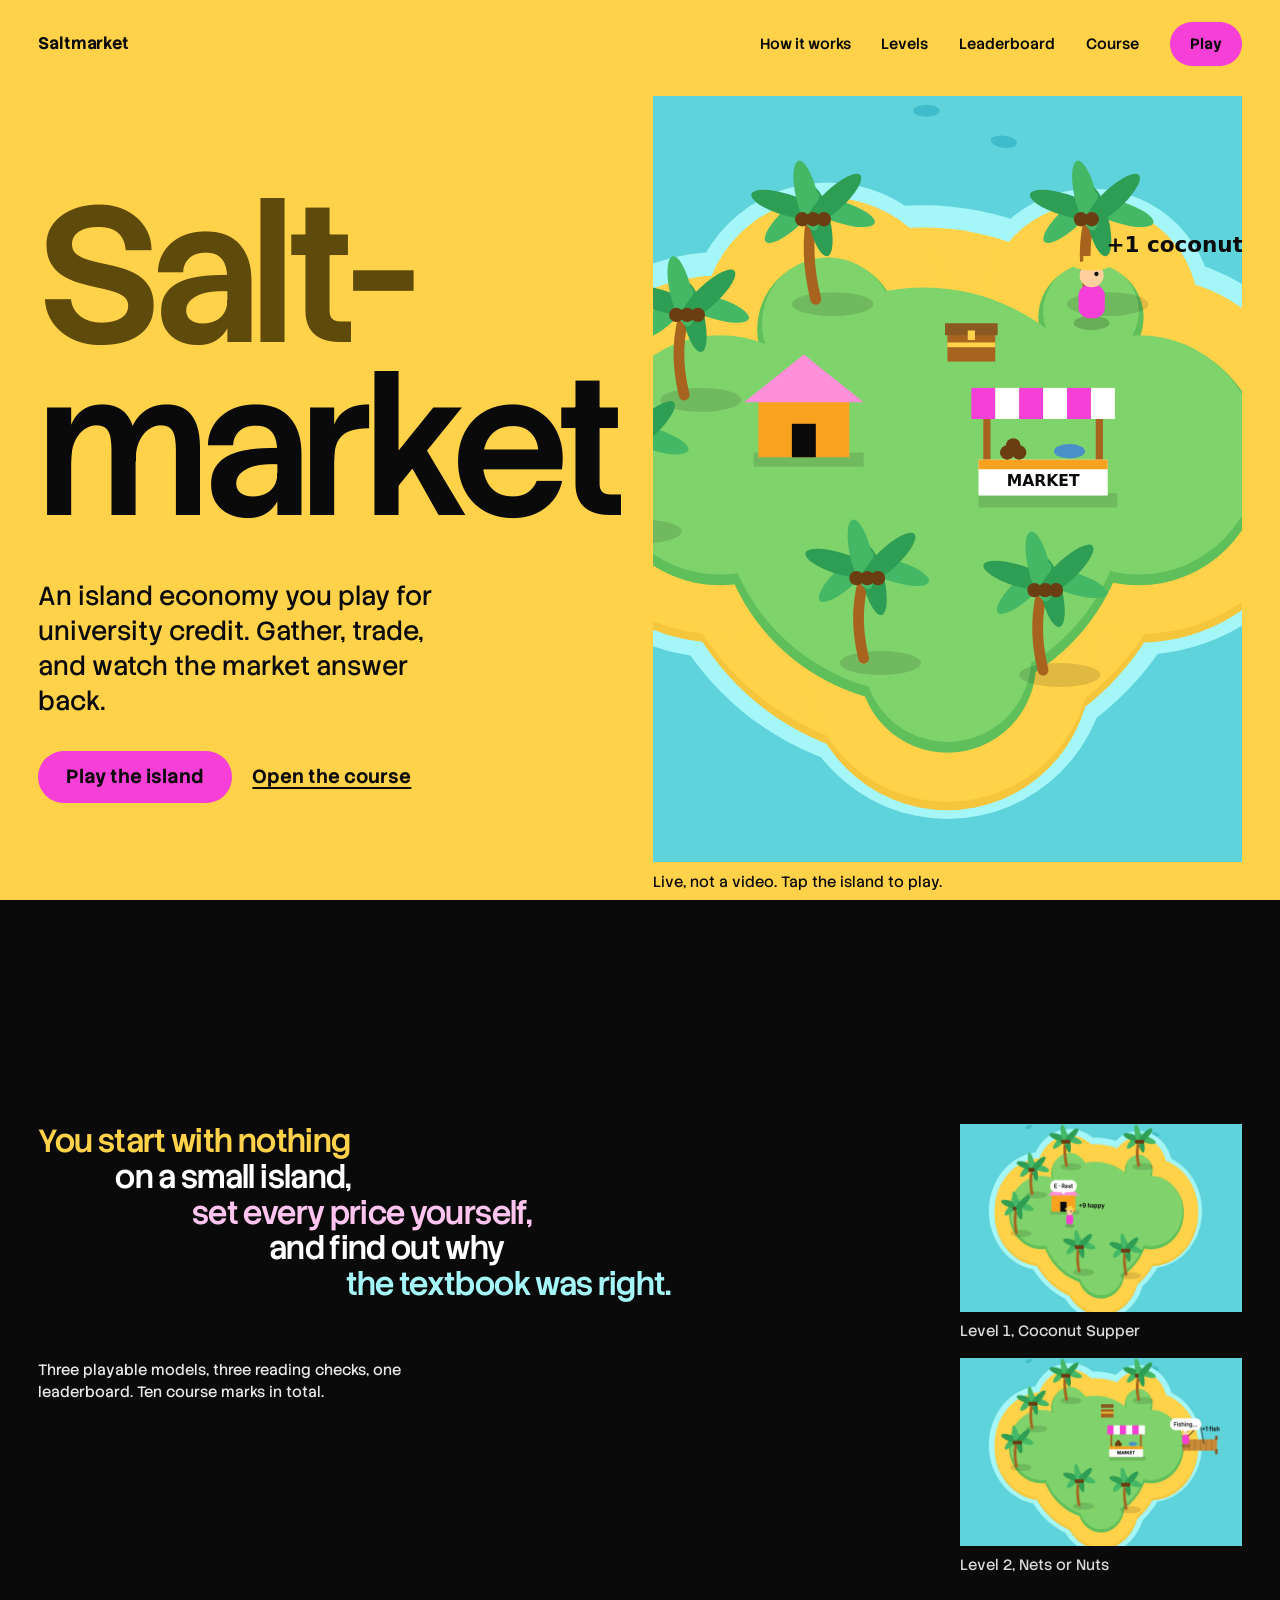
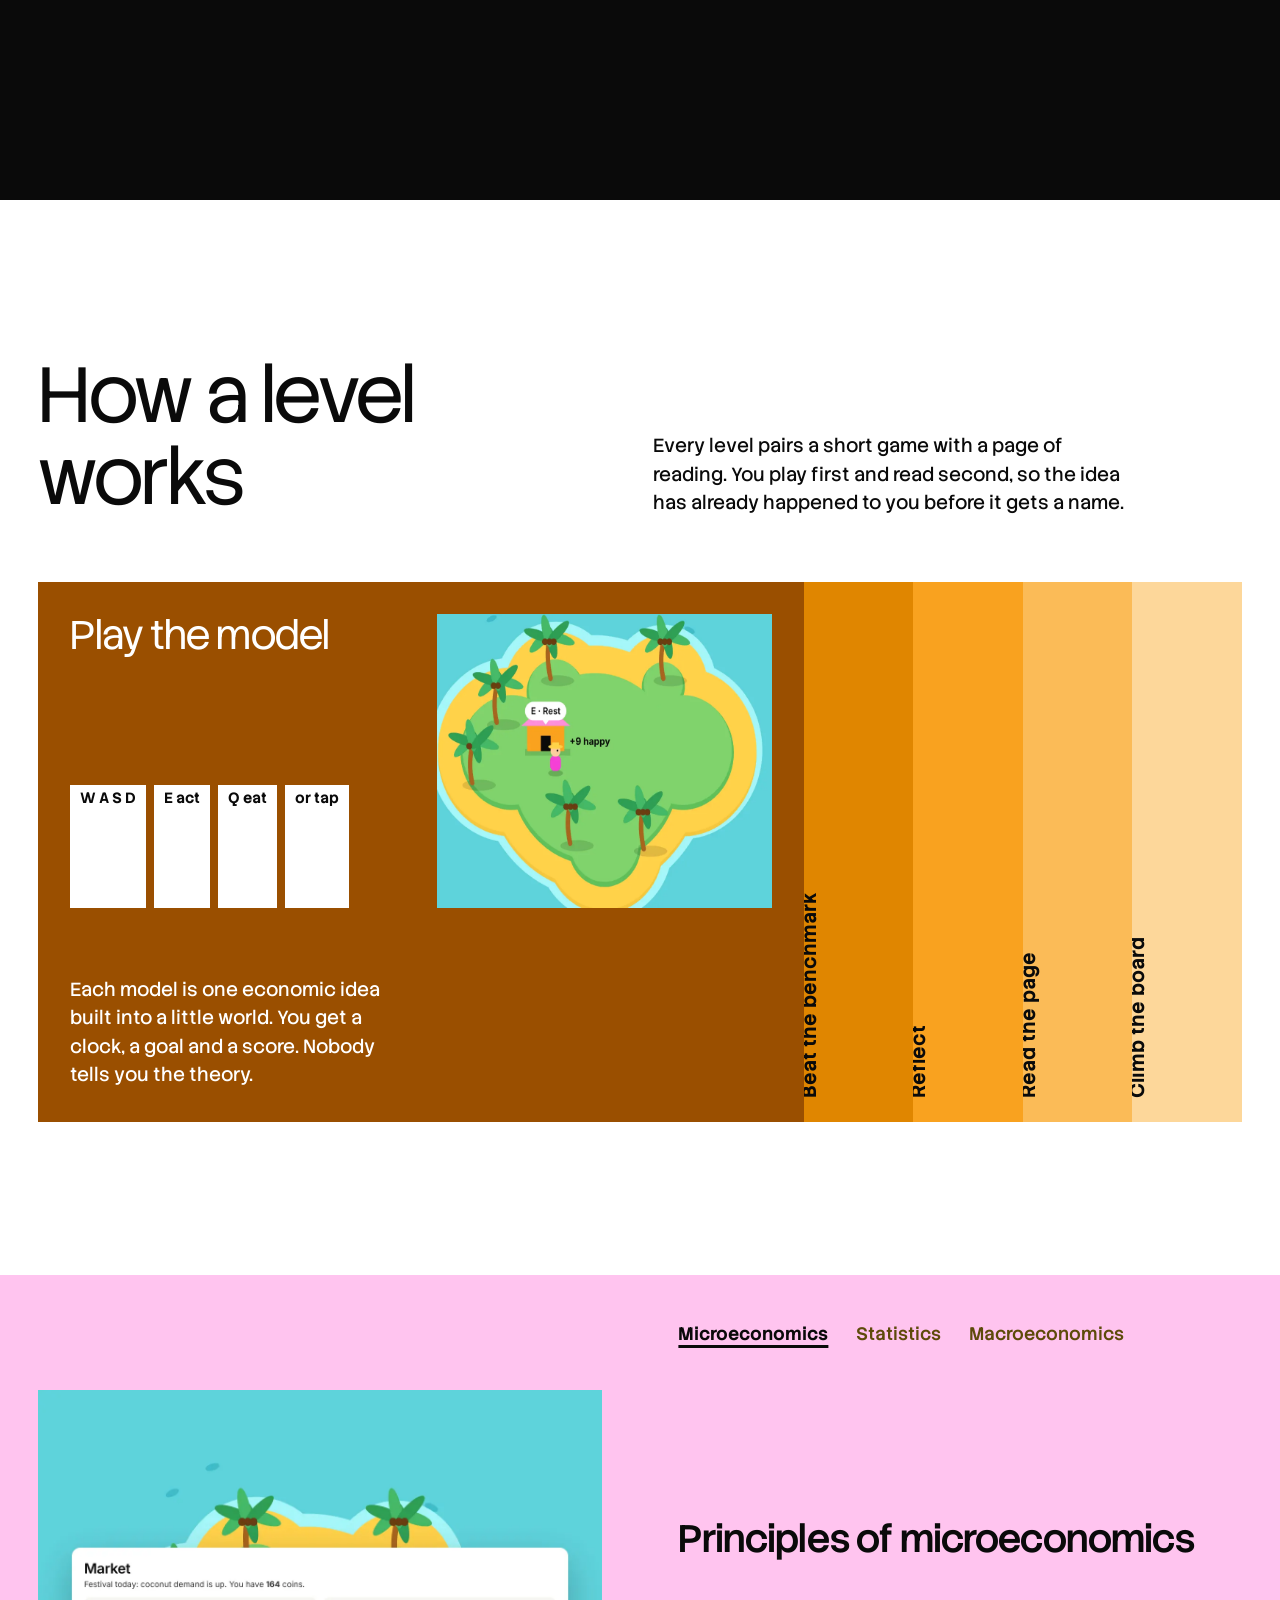
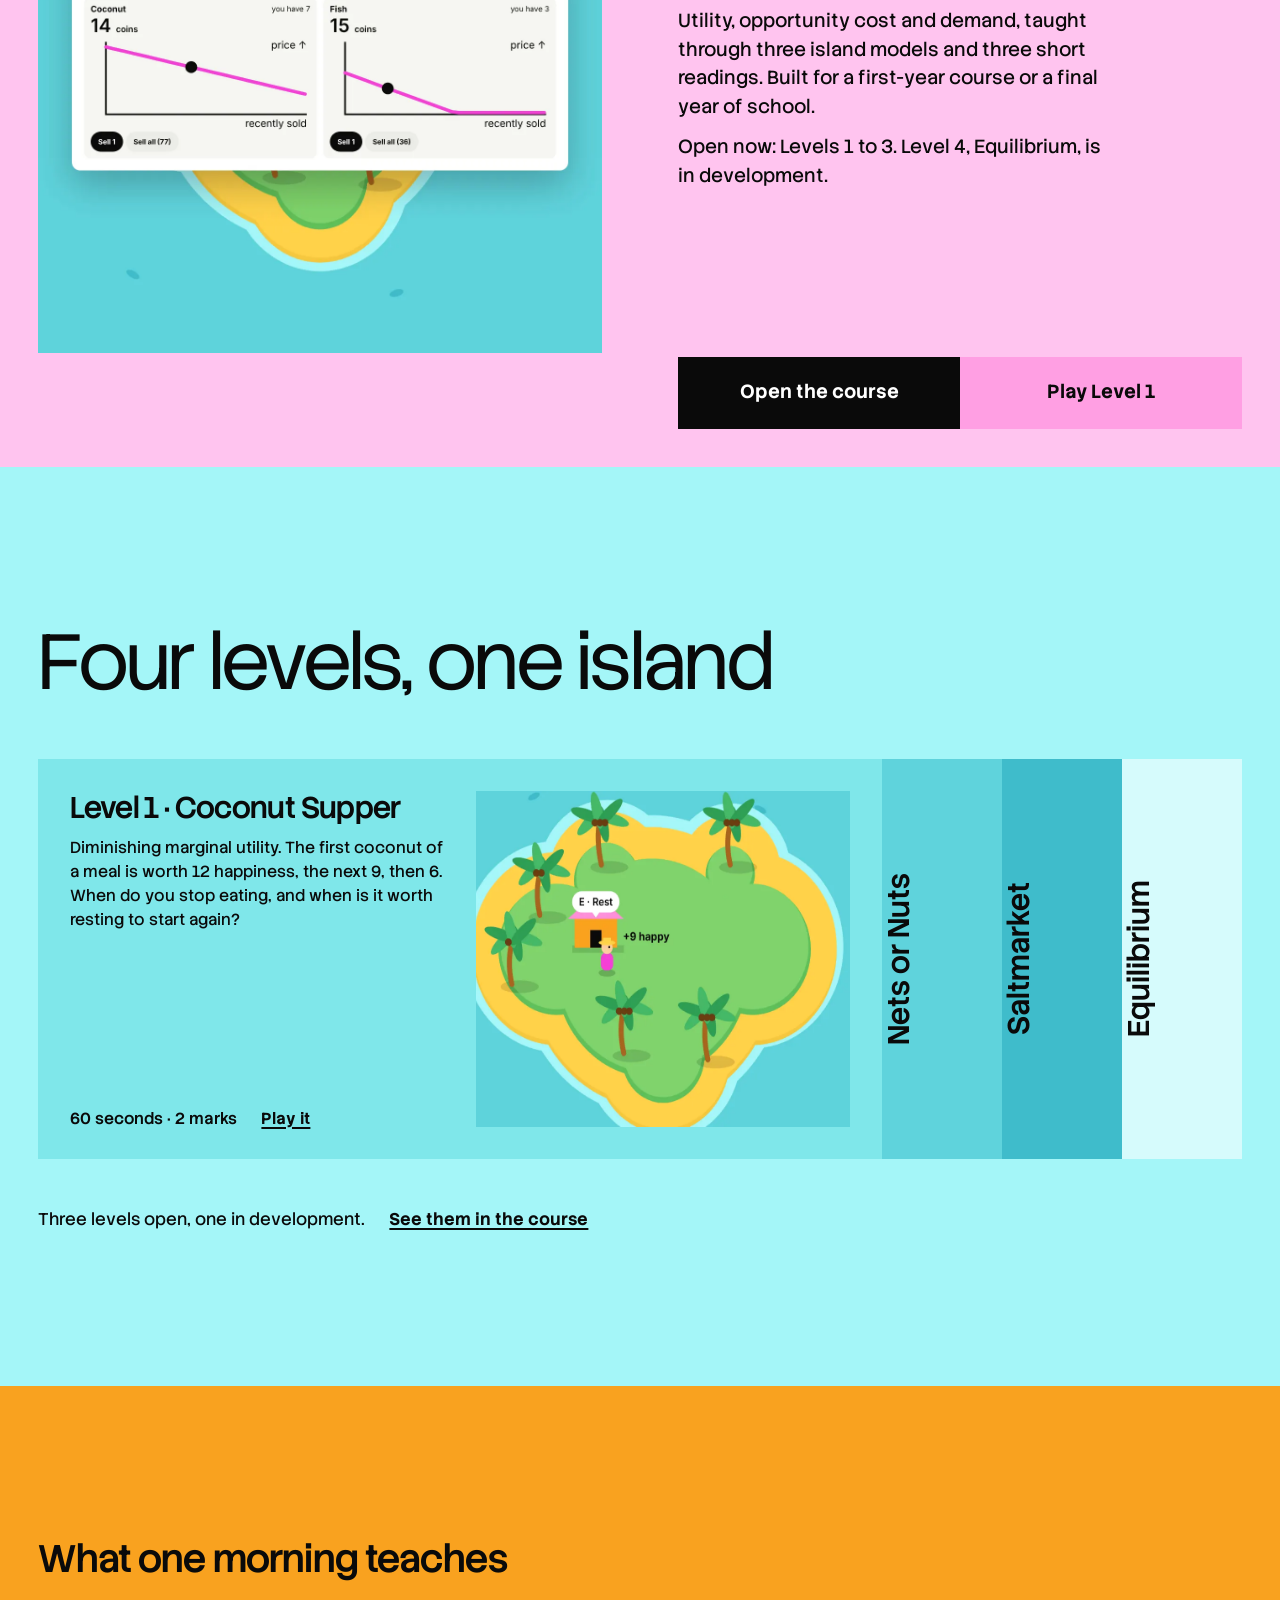
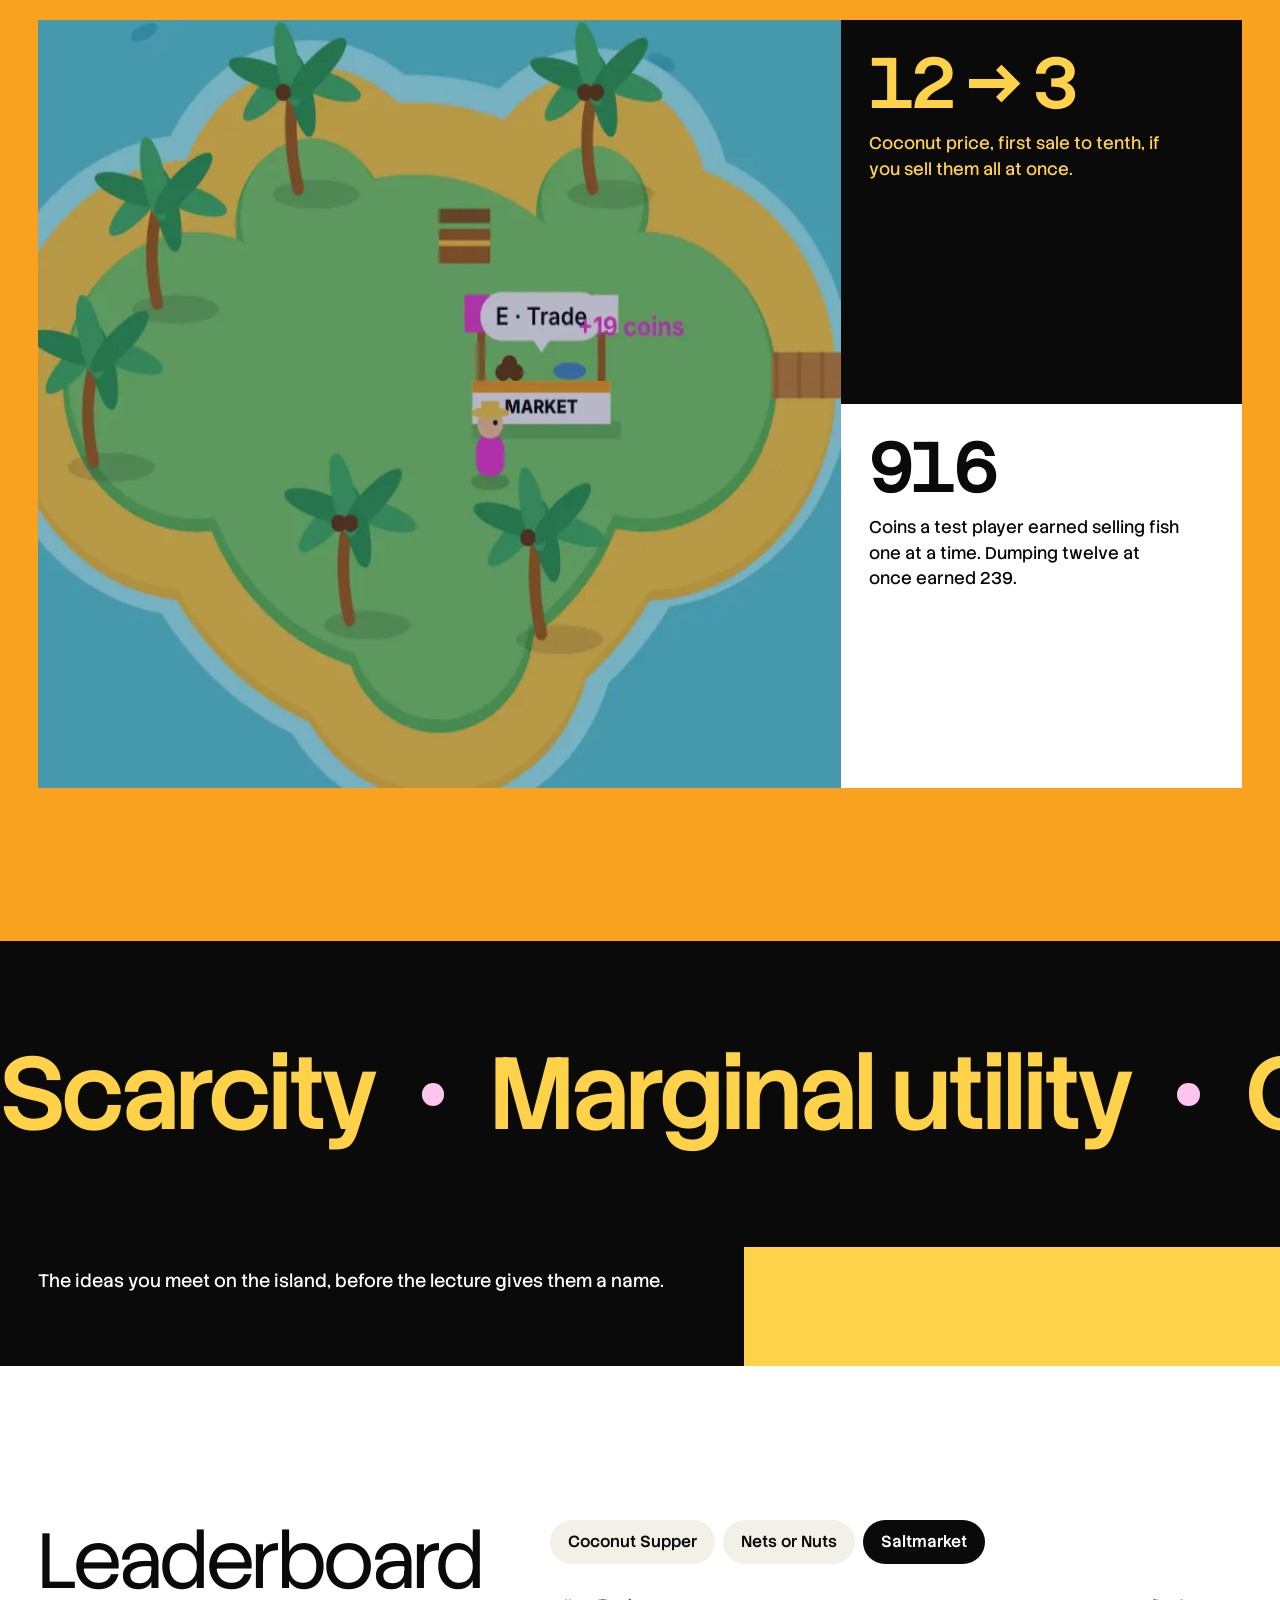
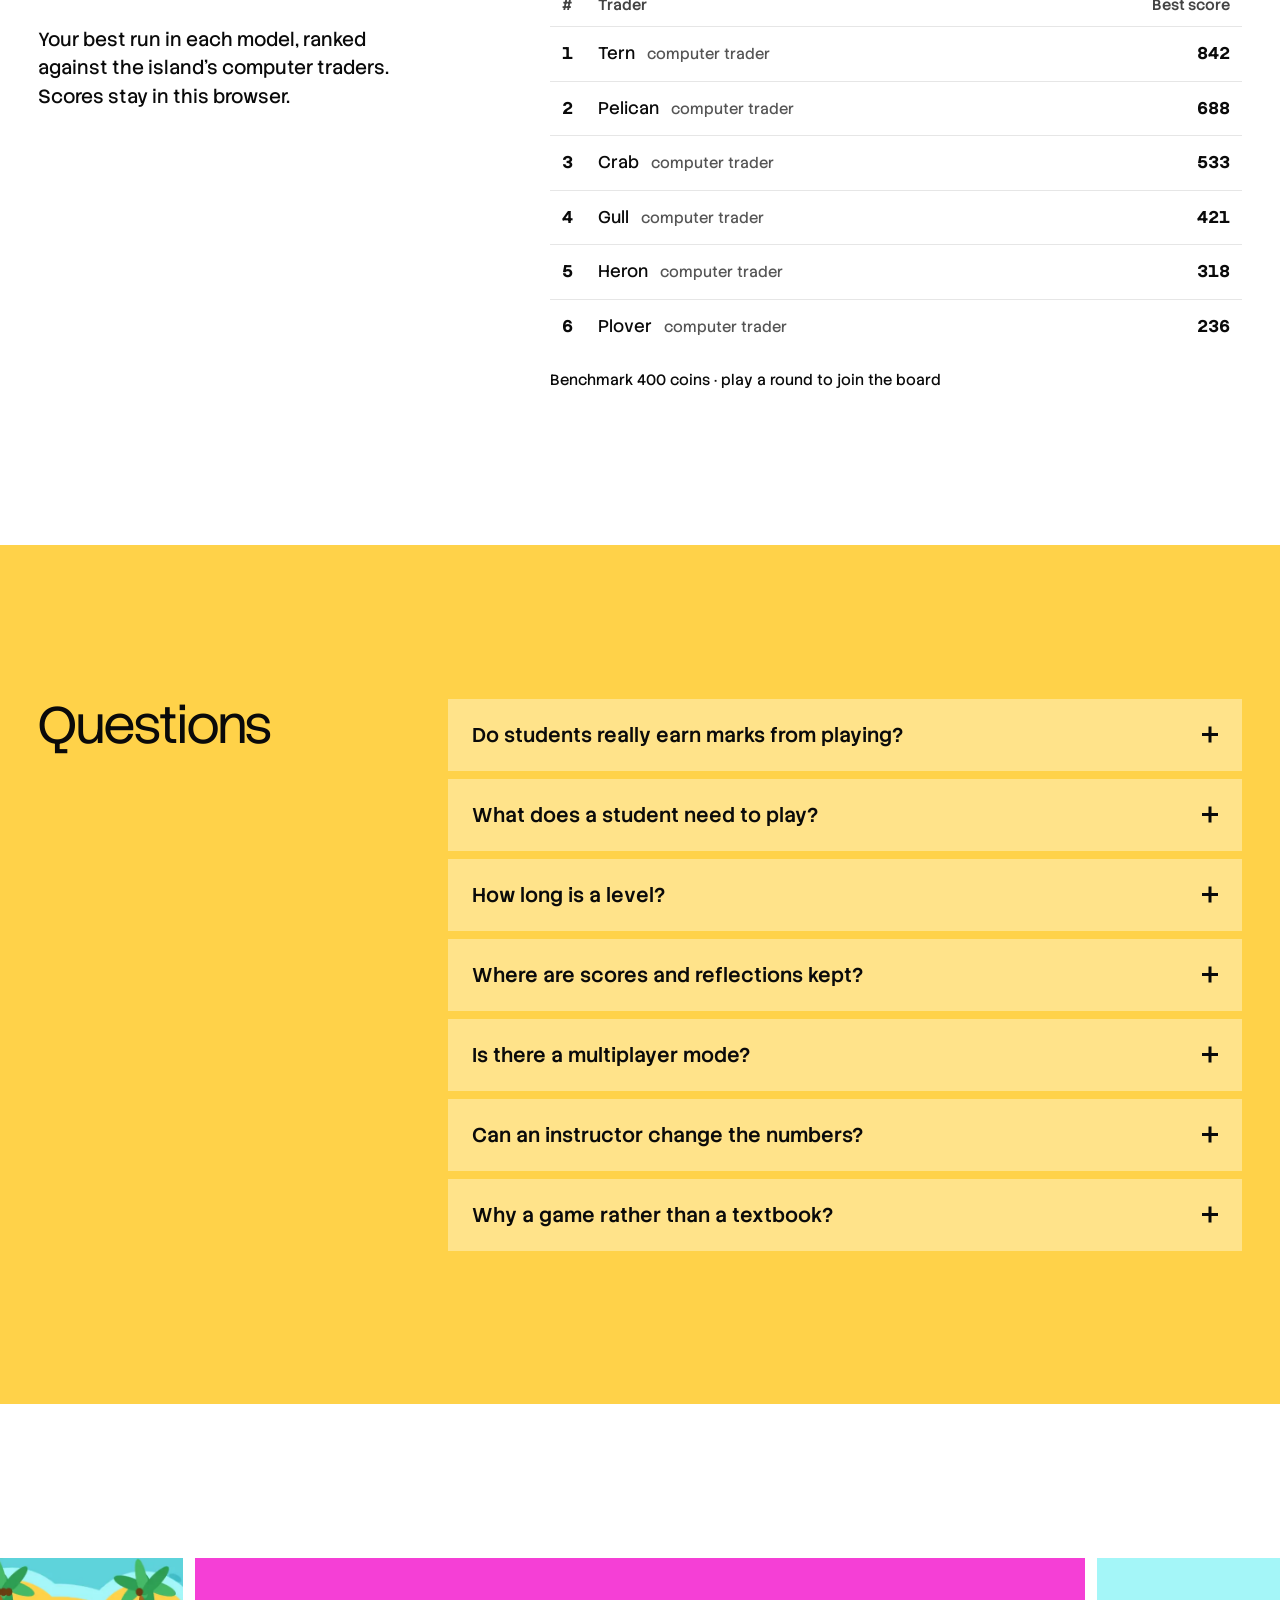
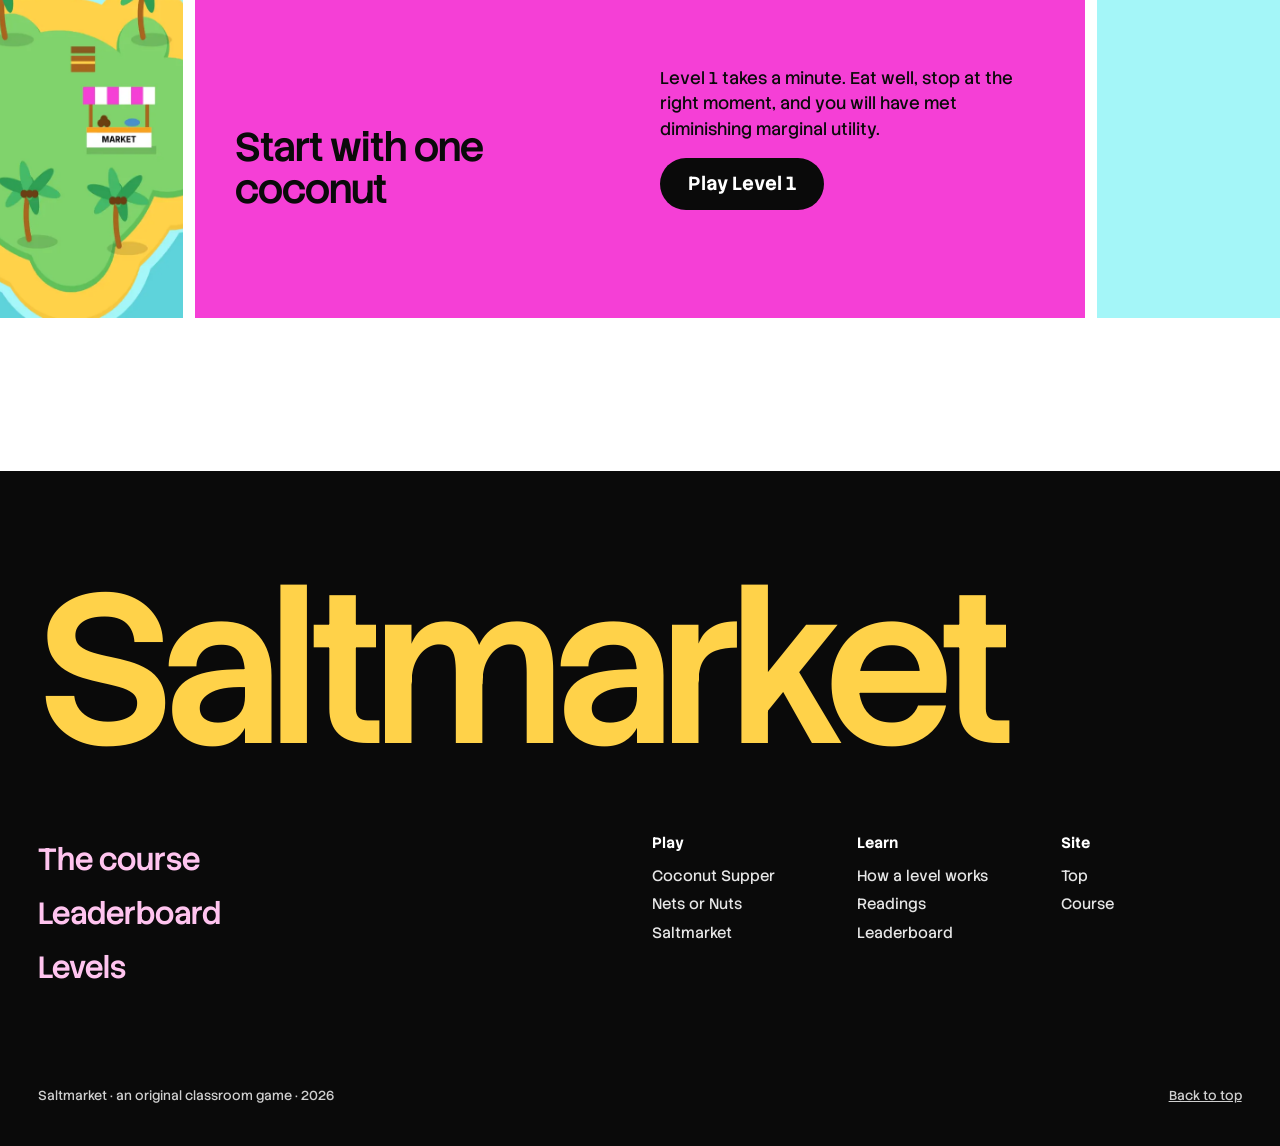
==== commit 6f2503a4: "Saltmarket: Play again now closes the Round over card and starts a new round Co-Authored-By: Claude " ====
--- a/games/saltmarket/index.html
+++ b/games/saltmarket/index.html
@@ -1074,7 +1074,8 @@
 }, true);
 
 function openGame(id){
-  lastFocus = document.activeElement;
+  $$('.sheet').forEach(s => s.classList.remove('open')); // close the "Round over" card (and any other) before a new round
+  if(!gameOpen) lastFocus = document.activeElement;
   gameOpen = true; attract.stop();
   gm.classList.add('open'); document.documentElement.style.overflow = 'hidden';
   if(game){ game.stop(); }
